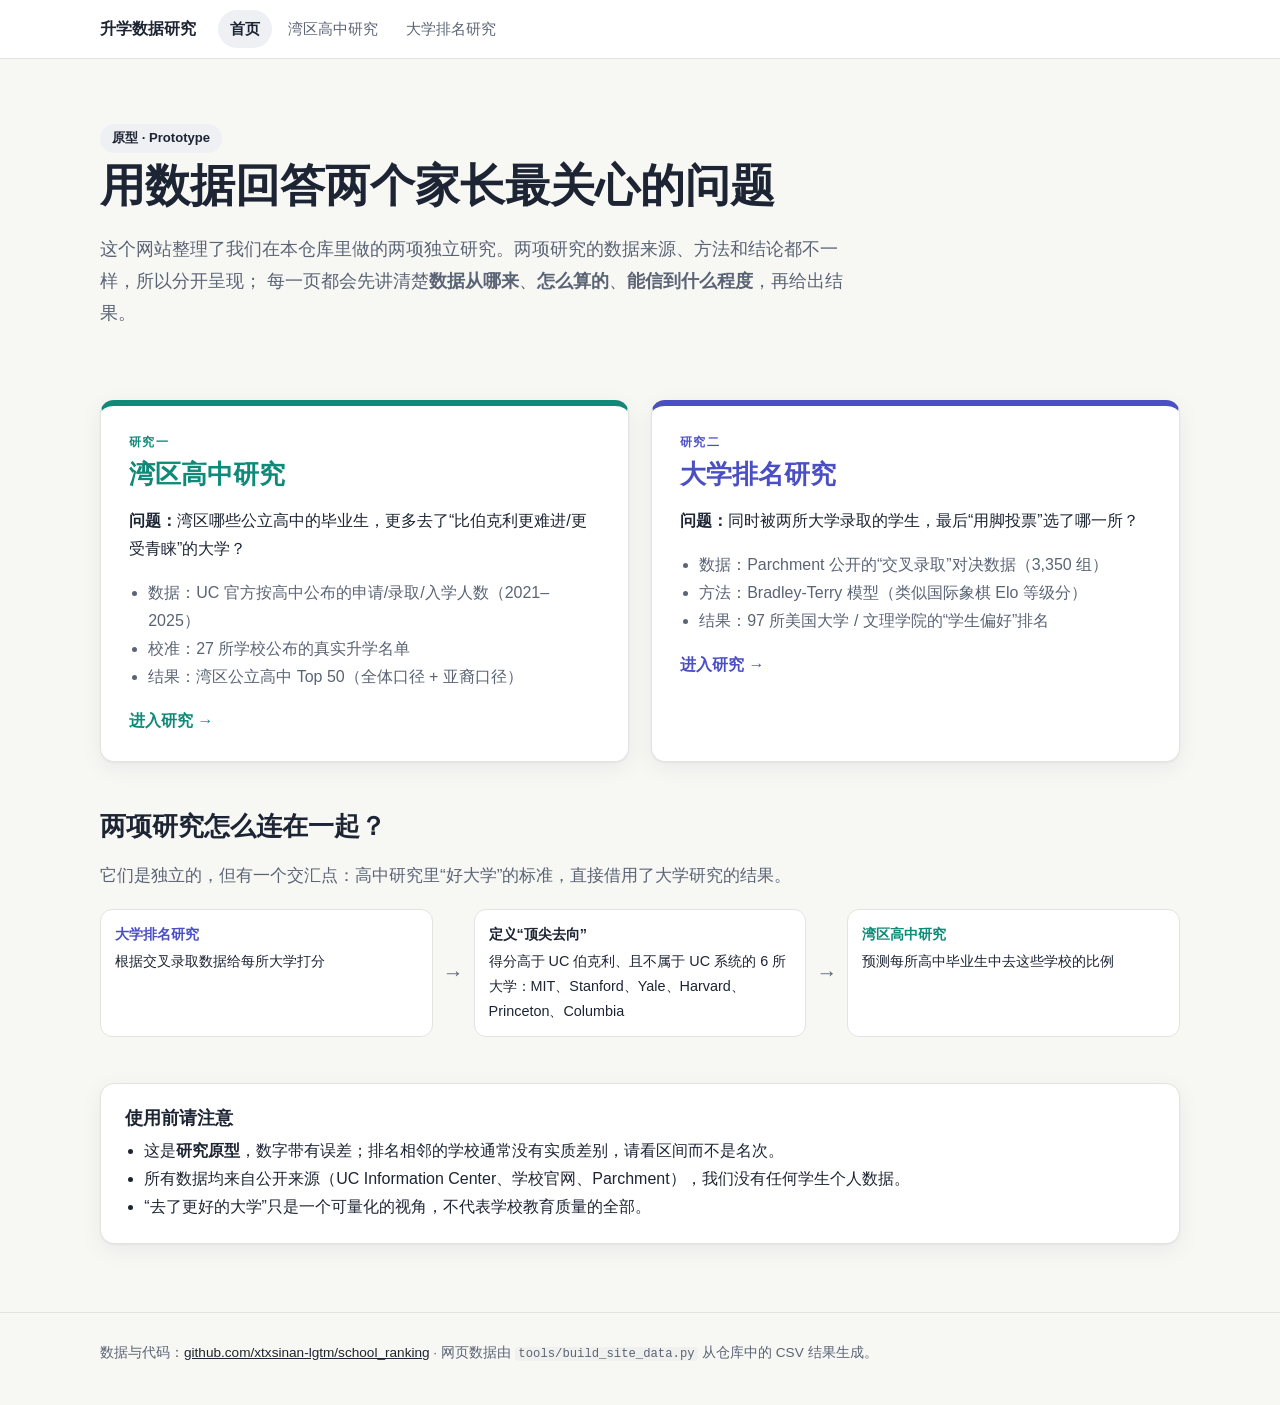
==== docs/index.html @ 6db54a5b "Add GitHub Pages site prototype (docs/): Bay Area HS study + college cross-admit ranking, with plain" ====
<!doctype html>
<html lang="zh-CN">
<head>
<meta charset="utf-8">
<meta name="viewport" content="width=device-width, initial-scale=1">
<title>升学数据研究 · 湾区高中 & 美国大学</title>
<meta name="description" content="用公开数据研究湾区高中升学结果与美国大学“互选”排名，并用通俗语言解释数据来源和分析方法。">
<link rel="stylesheet" href="assets/style.css">
</head>
<body>
<header class="topbar"><div class="inner">
  <a class="brand" href="./">升学数据<span>研究</span></a>
  <nav class="topnav">
    <a class="active" href="./">首页</a>
    <a href="highschool.html">湾区高中研究</a>
    <a href="college.html">大学排名研究</a>
  </nav>
</div></header>

<main class="wrap">
  <section class="hero">
    <span class="pill" style="--accent-soft:#eef0f3;--accent:#1d2433">原型 · Prototype</span>
    <h1>用数据回答两个家长最关心的问题</h1>
    <p class="lead">这个网站整理了我们在本仓库里做的两项独立研究。两项研究的数据来源、方法和结论都不一样，所以分开呈现；
      每一页都会先讲清楚<b>数据从哪来</b>、<b>怎么算的</b>、<b>能信到什么程度</b>，再给出结果。</p>
  </section>

  <div class="choice">
    <a class="card" href="highschool.html" style="--c:var(--hs)">
      <div class="kicker" style="color:var(--hs)">研究一</div>
      <h2>湾区高中研究</h2>
      <p><b>问题：</b>湾区哪些公立高中的毕业生，更多去了“比伯克利更难进/更受青睐”的大学？</p>
      <ul>
        <li>数据：UC 官方按高中公布的申请/录取/入学人数（2021–2025）</li>
        <li>校准：27 所学校公布的真实升学名单</li>
        <li>结果：湾区公立高中 Top 50（全体口径 + 亚裔口径）</li>
      </ul>
      <span class="go">进入研究 →</span>
    </a>
    <a class="card" href="college.html" style="--c:var(--col)">
      <div class="kicker" style="color:var(--col)">研究二</div>
      <h2>大学排名研究</h2>
      <p><b>问题：</b>同时被两所大学录取的学生，最后“用脚投票”选了哪一所？</p>
      <ul>
        <li>数据：Parchment 公开的“交叉录取”对决数据（3,350 组）</li>
        <li>方法：Bradley-Terry 模型（类似国际象棋 Elo 等级分）</li>
        <li>结果：97 所美国大学 / 文理学院的“学生偏好”排名</li>
      </ul>
      <span class="go">进入研究 →</span>
    </a>
  </div>

  <section class="block" style="padding-top:20px">
    <h2>两项研究怎么连在一起？</h2>
    <p class="lead">它们是独立的，但有一个交汇点：高中研究里“好大学”的标准，直接借用了大学研究的结果。</p>
    <div class="flow">
      <div class="node" style="--accent:var(--col)"><b>大学排名研究</b>根据交叉录取数据给每所大学打分</div>
      <div class="arrow">→</div>
      <div class="node"><b>定义“顶尖去向”</b>得分高于 UC 伯克利、且不属于 UC 系统的 6 所大学：MIT、Stanford、Yale、Harvard、Princeton、Columbia</div>
      <div class="arrow">→</div>
      <div class="node" style="--accent:var(--hs)"><b>湾区高中研究</b>预测每所高中毕业生中去这些学校的比例</div>
    </div>
  </section>

  <section class="block" style="padding-top:20px">
    <div class="card">
      <h3 style="margin-top:0">使用前请注意</h3>
      <ul style="margin:0;padding-left:1.2em">
        <li>这是<b>研究原型</b>，数字带有误差；排名相邻的学校通常没有实质差别，请看区间而不是名次。</li>
        <li>所有数据均来自公开来源（UC Information Center、学校官网、Parchment），我们没有任何学生个人数据。</li>
        <li>“去了更好的大学”只是一个可量化的视角，不代表学校教育质量的全部。</li>
      </ul>
    </div>
  </section>
</main>

<footer><div class="wrap">
  数据与代码：<a href="https://github.com/xtxsinan-lgtm/school_ranking">github.com/xtxsinan-lgtm/school_ranking</a> ·
  网页数据由 <code>tools/build_site_data.py</code> 从仓库中的 CSV 结果生成。
</div></footer>
</body>
</html>
---- docs/assets/style.css ----
:root {
  --bg: #f7f7f4;
  --card: #ffffff;
  --ink: #1d2433;
  --muted: #5b6475;
  --line: #e3e4df;
  --hs: #0f8a78;       /* high-school accent */
  --hs-soft: #e3f4f0;
  --col: #4b4fc4;      /* college accent */
  --col-soft: #ebebfb;
  --warn: #b5651d;
  --warn-soft: #fbf0e4;
  --accent: var(--ink);
  --accent-soft: #eef0f3;
  --radius: 14px;
  --shadow: 0 1px 2px rgba(20, 30, 50, .05), 0 6px 24px rgba(20, 30, 50, .06);
  --font: -apple-system, BlinkMacSystemFont, "PingFang SC", "Hiragino Sans GB", "Noto Sans SC", "Microsoft YaHei", "Segoe UI", Roboto, sans-serif;
}
body.hs { --accent: var(--hs); --accent-soft: var(--hs-soft); }
body.col { --accent: var(--col); --accent-soft: var(--col-soft); }

* { box-sizing: border-box; }
html { scroll-behavior: smooth; scroll-padding-top: 72px; }
body { margin: 0; background: var(--bg); color: var(--ink); font-family: var(--font); line-height: 1.75; font-size: 16px; }
a { color: var(--accent); }
h1, h2, h3 { line-height: 1.3; }
h2 { font-size: 1.6rem; margin: 0 0 .4rem; }
h3 { font-size: 1.15rem; margin: 1.4rem 0 .4rem; }
code { background: #f0f1ee; padding: 0 .3em; border-radius: 4px; font-size: .9em; }
small, .muted { color: var(--muted); }

/* ---------- top bar ---------- */
.topbar { position: sticky; top: 0; z-index: 20; background: rgba(255, 255, 255, .92); backdrop-filter: blur(8px); border-bottom: 1px solid var(--line); }
.topbar .inner { max-width: 1120px; margin: 0 auto; padding: 0 20px; display: flex; align-items: center; gap: 22px; height: 58px; }
.brand { font-weight: 700; color: var(--ink); text-decoration: none; white-space: nowrap; }
.brand span { color: var(--accent); }
.topnav { display: flex; gap: 4px; overflow-x: auto; scrollbar-width: none; }
.topnav a { color: var(--muted); text-decoration: none; padding: 6px 12px; border-radius: 999px; white-space: nowrap; font-size: .94rem; }
.topnav a:hover { background: #f0f1ee; color: var(--ink); }
.topnav a.active { background: var(--accent-soft); color: var(--accent); font-weight: 600; }
.subnav { max-width: 1120px; margin: 0 auto; padding: 0 20px 8px; display: flex; gap: 14px; overflow-x: auto; scrollbar-width: none; font-size: .88rem; }
.subnav a { color: var(--muted); text-decoration: none; white-space: nowrap; }
.subnav a:hover { color: var(--accent); }

/* ---------- layout ---------- */
.wrap { max-width: 1120px; margin: 0 auto; padding: 0 20px; }
section.block { padding: 56px 0 8px; }
.kicker { text-transform: uppercase; letter-spacing: .12em; font-size: .78rem; font-weight: 700; color: var(--accent); margin-bottom: 4px; }
.lead { font-size: 1.08rem; color: var(--muted); max-width: 760px; }

.hero { padding: 64px 0 24px; }
.hero h1 { font-size: clamp(1.9rem, 4vw, 2.8rem); margin: .2rem 0 .8rem; }
.hero .lead { font-size: 1.15rem; }
.pill { display: inline-block; padding: 3px 12px; border-radius: 999px; background: var(--accent-soft); color: var(--accent); font-size: .82rem; font-weight: 600; }

.card { background: var(--card); border: 1px solid var(--line); border-radius: var(--radius); box-shadow: var(--shadow); padding: 22px 24px; }
.grid { display: grid; gap: 18px; }
.g2 { grid-template-columns: repeat(auto-fit, minmax(300px, 1fr)); }
.g3 { grid-template-columns: repeat(auto-fit, minmax(240px, 1fr)); }
.g4 { grid-template-columns: repeat(auto-fit, minmax(200px, 1fr)); }

.stat { padding: 18px 20px; }
.stat .n { font-size: 2rem; font-weight: 750; color: var(--accent); line-height: 1.1; }
.stat .l { color: var(--muted); font-size: .92rem; }

/* takeaway list */
.takeaways { list-style: none; padding: 0; margin: 0; display: grid; gap: 12px; }
.takeaways li { background: var(--card); border: 1px solid var(--line); border-left: 4px solid var(--accent); border-radius: 10px; padding: 12px 16px; }

/* source cards */
.src h3 { margin-top: 0; display: flex; align-items: center; gap: 10px; }
.src .icon { width: 34px; height: 34px; border-radius: 10px; background: var(--accent-soft); color: var(--accent); display: grid; place-items: center; font-size: 1.1rem; flex: none; }
.src dl { display: grid; grid-template-columns: 6.5em 1fr; gap: 2px 10px; margin: .6rem 0 0; font-size: .92rem; }
.src dt { color: var(--muted); }
.src dd { margin: 0; }

/* steps */
.steps { counter-reset: step; display: grid; gap: 16px; }
.step { position: relative; padding-left: 64px; }
.step::before { counter-increment: step; content: counter(step); position: absolute; left: 0; top: 2px; width: 42px; height: 42px; border-radius: 50%; background: var(--accent); color: #fff; font-weight: 700; display: grid; place-items: center; font-size: 1.1rem; }
.step h3 { margin: 0 0 .25rem; }
.step p { margin: .3rem 0; }
.analogy { background: var(--accent-soft); border-radius: 10px; padding: 10px 14px; margin: .6rem 0; font-size: .95rem; }
.analogy::before { content: "💡 打个比方：  "; font-weight: 700; color: var(--accent); }
.warnbox { background: var(--warn-soft); border-radius: 10px; padding: 10px 14px; margin: .6rem 0; font-size: .95rem; }
.formula { font-family: "SF Mono", Menlo, Consolas, monospace; background: #f4f5f2; border-radius: 8px; padding: 10px 14px; font-size: .9rem; overflow-x: auto; white-space: nowrap; }

details.more { margin-top: .6rem; }
details.more summary { cursor: pointer; color: var(--accent); font-weight: 600; font-size: .92rem; }
details.more[open] summary { margin-bottom: .4rem; }

/* flow diagram */
.flow { display: flex; flex-wrap: wrap; align-items: stretch; gap: 10px; margin: 18px 0; }
.flow .node { flex: 1 1 150px; background: var(--card); border: 1px solid var(--line); border-radius: 12px; padding: 12px 14px; font-size: .9rem; }
.flow .node b { display: block; color: var(--accent); margin-bottom: 2px; }
.flow .arrow { align-self: center; color: var(--muted); font-size: 1.3rem; }
@media (max-width: 720px) { .flow .arrow { display: none; } }

/* ---------- tables ---------- */
.toolbar { display: flex; flex-wrap: wrap; gap: 10px; align-items: center; margin: 14px 0 10px; }
.tabs { display: inline-flex; background: #eceee9; border-radius: 999px; padding: 3px; flex-wrap: wrap; }
.tabs button { border: 0; background: transparent; padding: 6px 14px; border-radius: 999px; font: inherit; font-size: .9rem; cursor: pointer; color: var(--muted); }
.tabs button.on { background: #fff; color: var(--accent); font-weight: 600; box-shadow: 0 1px 3px rgba(0, 0, 0, .1); }
input.search, select.sel { font: inherit; font-size: .92rem; padding: 7px 12px; border: 1px solid var(--line); border-radius: 999px; background: #fff; min-width: 200px; }
.tablewrap { overflow-x: auto; background: var(--card); border: 1px solid var(--line); border-radius: var(--radius); box-shadow: var(--shadow); max-height: 640px; overflow-y: auto; }
table.data { border-collapse: collapse; width: 100%; font-size: .9rem; }
table.data th, table.data td { padding: 8px 10px; border-bottom: 1px solid #efefeb; text-align: left; white-space: nowrap; }
table.data thead th { position: sticky; top: 0; background: #fafaf8; z-index: 1; font-weight: 600; color: var(--muted); cursor: pointer; user-select: none; font-size: .82rem; }
table.data thead th:hover { color: var(--ink); }
table.data thead th.sorted::after { content: " ▾"; }
table.data thead th.sorted.asc::after { content: " ▴"; }
table.data td.num, table.data th.num { text-align: right; font-variant-numeric: tabular-nums; }
table.data tbody tr:hover { background: #fafbf7; }
table.data td.name { font-weight: 600; white-space: normal; min-width: 230px; }
table.data td.note { white-space: normal; min-width: 180px; color: var(--warn); font-size: .82rem; }
.tag { display: inline-block; font-size: .72rem; padding: 1px 8px; border-radius: 999px; background: #eef0f3; color: var(--muted); font-weight: 600; }
.tag.pri { background: #f6ecfa; color: #8a3fb0; }
.tag.pub { background: var(--hs-soft); color: var(--hs); }
.tag.lac { background: #fdf2e2; color: #a2620d; }
.tag.uni { background: var(--col-soft); color: var(--col); }
.up { color: #148a4a; font-weight: 600; }
.down { color: #c0392b; font-weight: 600; }

/* inline range bar */
.rbar { position: relative; height: 14px; width: 160px; background: #f1f2ee; border-radius: 7px; }
.rbar .seg { position: absolute; top: 3px; height: 8px; background: var(--accent); opacity: .3; border-radius: 4px; }
.rbar .dot { position: absolute; top: 2px; width: 10px; height: 10px; margin-left: -5px; border-radius: 50%; background: var(--accent); }
.rbar .tru { position: absolute; top: 0; width: 3px; height: 14px; margin-left: -1px; background: #e0592a; border-radius: 1px; }

/* ---------- charts ---------- */
.chart svg { width: 100%; height: auto; display: block; overflow: visible; }
.chart text { font-family: var(--font); font-size: 11px; fill: var(--muted); }
.chart .axis line, .chart .axis path { stroke: #d8d9d4; }
.chart .grid line { stroke: #eeefeb; }
.legend { display: flex; gap: 16px; flex-wrap: wrap; font-size: .85rem; color: var(--muted); margin-top: 6px; }
.legend i { display: inline-block; width: 10px; height: 10px; border-radius: 50%; margin-right: 6px; vertical-align: middle; }
.tip { position: fixed; pointer-events: none; background: #1d2433; color: #fff; padding: 8px 10px; border-radius: 8px; font-size: .82rem; line-height: 1.5; max-width: 280px; z-index: 50; opacity: 0; transition: opacity .1s; }

/* calculator / head-to-head */
.calc { display: grid; grid-template-columns: 1.2fr 1fr; gap: 24px; align-items: center; }
@media (max-width: 820px) { .calc { grid-template-columns: 1fr; } }
.slider label { display: flex; justify-content: space-between; font-size: .92rem; margin-top: 10px; }
.slider label b { color: var(--accent); font-variant-numeric: tabular-nums; }
.slider input[type=range] { width: 100%; accent-color: var(--accent); }
.bigout { text-align: center; }
.bigout .v { font-size: 3.2rem; font-weight: 800; color: var(--accent); line-height: 1; font-variant-numeric: tabular-nums; }
.bigout .s { color: var(--muted); font-size: .9rem; margin-top: 6px; }
.presets { display: flex; flex-wrap: wrap; gap: 6px; margin-top: 12px; }
.presets button, .btn { font: inherit; font-size: .82rem; border: 1px solid var(--line); background: #fff; border-radius: 999px; padding: 4px 12px; cursor: pointer; color: var(--ink); }
.presets button:hover, .btn:hover { border-color: var(--accent); color: var(--accent); }

.h2h { display: grid; grid-template-columns: 1fr auto 1fr; gap: 12px; align-items: center; }
.h2h select { width: 100%; }
.vs { font-weight: 800; color: var(--muted); }
.duel { margin-top: 18px; }
.duel .bar { display: flex; height: 38px; border-radius: 10px; overflow: hidden; font-weight: 700; color: #fff; font-size: .95rem; }
.duel .bar div { display: flex; align-items: center; padding: 0 12px; white-space: nowrap; transition: width .4s; }
.duel .a { background: var(--col); }
.duel .b { background: #e0592a; justify-content: flex-end; }
.duel .row { display: grid; grid-template-columns: 7.5em 1fr; gap: 10px; align-items: center; margin: 10px 0; font-size: .9rem; }
.duel .row .lab { color: var(--muted); }

/* ---------- landing ---------- */
.choice { display: grid; grid-template-columns: repeat(auto-fit, minmax(320px, 1fr)); gap: 22px; margin: 28px 0; }
.choice a.card { text-decoration: none; color: var(--ink); display: block; transition: transform .15s, box-shadow .15s; border-top: 6px solid var(--c); padding: 26px 28px; }
.choice a.card:hover { transform: translateY(-3px); box-shadow: 0 10px 34px rgba(20, 30, 50, .12); }
.choice h2 { color: var(--c); }
.choice ul { padding-left: 1.2em; margin: .4rem 0 1rem; color: var(--muted); }
.choice .go { color: var(--c); font-weight: 700; }

footer { margin-top: 60px; padding: 28px 0 40px; border-top: 1px solid var(--line); color: var(--muted); font-size: .85rem; }
.glossary dt { font-weight: 700; margin-top: 8px; }
.glossary dd { margin: 0 0 4px; color: var(--muted); }

/* ---------- small screens ---------- */
.grid > * { min-width: 0; }
@media (max-width: 760px) {
  .grid, .grid.g2, .grid.g3 { grid-template-columns: 1fr !important; }
  .grid.g4 { grid-template-columns: 1fr 1fr !important; }
  .wrap, .topbar .inner, .subnav { padding-left: 14px; padding-right: 14px; }
  .topbar .inner { gap: 10px; }
  .card { padding: 18px 16px; }
  .step { padding-left: 52px; }
  .step::before { width: 36px; height: 36px; font-size: 1rem; }
  .stat .n { font-size: 1.6rem; }
  input.search { min-width: 0; width: 100%; }
  .h2h { grid-template-columns: 1fr; }
  .vs { text-align: center; }
  .choice { grid-template-columns: 1fr; }
}
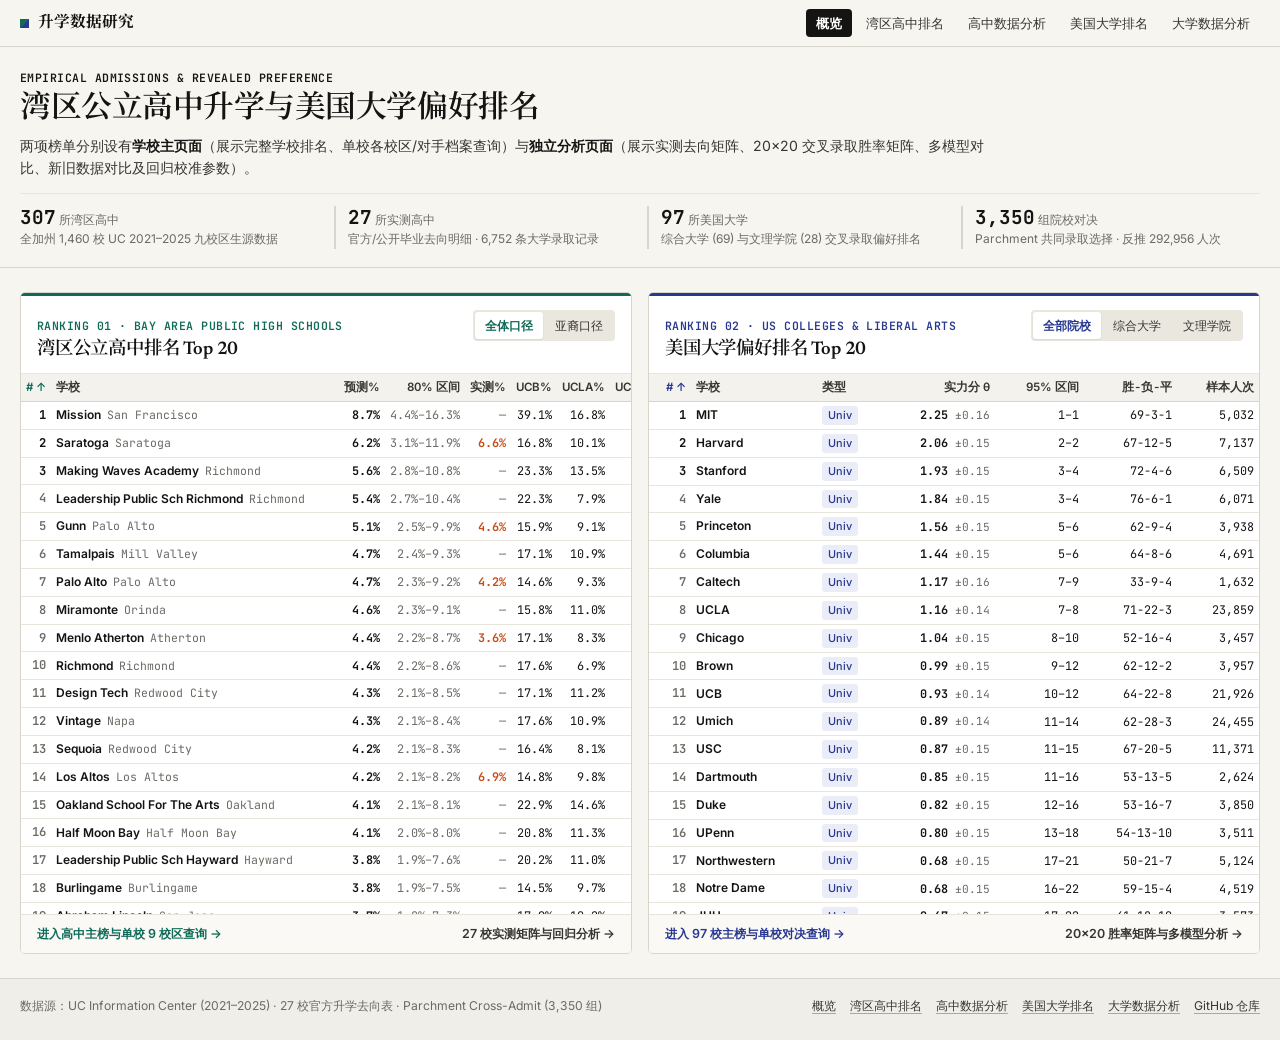
==== commit 0fedf7f4: "Split high school and college pages into clean ranking showcases and dedicated analysis pages with e" ====
--- a/docs/index.html
+++ b/docs/index.html
@@ -3,80 +3,139 @@
 <head>
 <meta charset="utf-8">
 <meta name="viewport" content="width=device-width, initial-scale=1">
-<title>升学数据研究 · 湾区高中 & 美国大学</title>
-<meta name="description" content="用公开数据研究湾区高中升学结果与美国大学“互选”排名，并用通俗语言解释数据来源和分析方法。">
+<title>升学数据研究 · 湾区公立高中 & 美国大学排名</title>
+<meta name="description" content="湾区公立高中顶尖名校升学排名与美国大学交叉录取偏好排名。">
+<link rel="icon" href="data:image/svg+xml,%3Csvg xmlns='http://www.w3.org/2000/svg' viewBox='0 0 64 64'%3E%3Crect width='64' height='64' rx='8' fill='%23141413'/%3E%3Cpath d='M16 46h8V30h-8zM28 46h8V18h-8zM40 46h8V25h-8z' fill='%23f6f5f0'/%3E%3C/svg%3E">
+<link rel="preconnect" href="https://fonts.googleapis.com"><link rel="preconnect" href="https://fonts.gstatic.com" crossorigin>
+<link href="https://fonts.googleapis.com/css2?family=Inter:wght@400;500;600;700&family=JetBrains+Mono:wght@400;600;700&family=Newsreader:opsz,wght@6..72,600;6..72,700&family=Noto+Serif+SC:wght@600;700&display=swap" rel="stylesheet">
 <link rel="stylesheet" href="assets/style.css">
 </head>
-<body>
+<body class="home">
 <header class="topbar"><div class="inner">
-  <a class="brand" href="./">升学数据<span>研究</span></a>
+  <a class="brand" href="./">升学数据研究</a>
   <nav class="topnav">
-    <a class="active" href="./">首页</a>
-    <a href="highschool.html">湾区高中研究</a>
-    <a href="college.html">大学排名研究</a>
+    <a class="active" href="./">概览</a>
+    <a href="highschool.html">湾区高中排名</a>
+    <a href="highschool-analysis.html">高中数据分析</a>
+    <a href="college.html">美国大学排名</a>
+    <a href="college-analysis.html">大学数据分析</a>
   </nav>
 </div></header>
 
-<main class="wrap">
-  <section class="hero">
-    <span class="pill" style="--accent-soft:#eef0f3;--accent:#1d2433">原型 · Prototype</span>
-    <h1>用数据回答两个家长最关心的问题</h1>
-    <p class="lead">这个网站整理了我们在本仓库里做的两项独立研究。两项研究的数据来源、方法和结论都不一样，所以分开呈现；
-      每一页都会先讲清楚<b>数据从哪来</b>、<b>怎么算的</b>、<b>能信到什么程度</b>，再给出结果。</p>
-  </section>
+<section class="masthead">
+  <div class="wrap">
+    <div class="eyebrow">EMPIRICAL ADMISSIONS &amp; REVEALED PREFERENCE</div>
+    <h1>湾区公立高中升学与美国大学偏好排名</h1>
+    <p class="lead">两项榜单分别设有<b>学校主页面</b>（展示完整学校排名、单校各校区/对手档案查询）与<b>独立分析页面</b>（展示实测去向矩阵、20×20 交叉录取胜率矩阵、多模型对比、新旧数据对比及回归校准参数）。</p>
+    <div class="kpis">
+      <div class="kpi"><div class="n">307<span>所湾区高中</span></div><div class="l">全加州 1,460 校 UC 2021–2025 九校区生源数据</div></div>
+      <div class="kpi"><div class="n">27<span>所实测高中</span></div><div class="l">官方/公开毕业去向明细 · 6,752 条大学录取记录</div></div>
+      <div class="kpi"><div class="n">97<span>所美国大学</span></div><div class="l">综合大学 (69) 与文理学院 (28) 交叉录取偏好排名</div></div>
+      <div class="kpi"><div class="n">3,350<span>组院校对决</span></div><div class="l">Parchment 共同录取选择 · 反推 292,956 人次</div></div>
+    </div>
+  </div>
+</section>
 
-  <div class="choice">
-    <a class="card" href="highschool.html" style="--c:var(--hs)">
-      <div class="kicker" style="color:var(--hs)">研究一</div>
-      <h2>湾区高中研究</h2>
-      <p><b>问题：</b>湾区哪些公立高中的毕业生，更多去了“比伯克利更难进/更受青睐”的大学？</p>
-      <ul>
-        <li>数据：UC 官方按高中公布的申请/录取/入学人数（2021–2025）</li>
-        <li>校准：27 所学校公布的真实升学名单</li>
-        <li>结果：湾区公立高中 Top 50（全体口径 + 亚裔口径）</li>
-      </ul>
-      <span class="go">进入研究 →</span>
-    </a>
-    <a class="card" href="college.html" style="--c:var(--col)">
-      <div class="kicker" style="color:var(--col)">研究二</div>
-      <h2>大学排名研究</h2>
-      <p><b>问题：</b>同时被两所大学录取的学生，最后“用脚投票”选了哪一所？</p>
-      <ul>
-        <li>数据：Parchment 公开的“交叉录取”对决数据（3,350 组）</li>
-        <li>方法：Bradley-Terry 模型（类似国际象棋 Elo 等级分）</li>
-        <li>结果：97 所美国大学 / 文理学院的“学生偏好”排名</li>
-      </ul>
-      <span class="go">进入研究 →</span>
-    </a>
+<section class="sec">
+  <div class="wrap">
+    <div class="grid g2">
+      <div class="panel home-card" style="--c:var(--hs);--accent:var(--hs)">
+        <div class="home-card-head">
+          <div>
+            <div class="eyebrow">RANKING 01 · BAY AREA PUBLIC HIGH SCHOOLS</div>
+            <h2><a href="highschool.html" style="color:inherit;text-decoration:none">湾区公立高中排名 Top 20</a></h2>
+          </div>
+          <div class="seg" id="home-hs-tabs">
+            <button data-t="top50" class="on">全体口径</button>
+            <button data-t="asian50">亚裔口径</button>
+          </div>
+        </div>
+        <div class="tablewrap" id="home-hs" style="max-height:540px"></div>
+        <div class="home-card-foot">
+          <a href="highschool.html">进入高中主榜与单校 9 校区查询 →</a>
+          <a href="highschool-analysis.html" style="color:var(--ink-2)">27 校实测矩阵与回归分析 →</a>
+        </div>
+      </div>
+
+      <div class="panel home-card" style="--c:var(--col);--accent:var(--col)">
+        <div class="home-card-head">
+          <div>
+            <div class="eyebrow">RANKING 02 · US COLLEGES &amp; LIBERAL ARTS</div>
+            <h2><a href="college.html" style="color:inherit;text-decoration:none">美国大学偏好排名 Top 20</a></h2>
+          </div>
+          <div class="seg" id="home-col-tabs">
+            <button data-f="all" class="on">全部院校</button>
+            <button data-f="University">综合大学</button>
+            <button data-f="LAC">文理学院</button>
+          </div>
+        </div>
+        <div class="tablewrap" id="home-col" style="max-height:540px"></div>
+        <div class="home-card-foot">
+          <a href="college.html">进入 97 校主榜与单校对决查询 →</a>
+          <a href="college-analysis.html" style="color:var(--ink-2)">20×20 胜率矩阵与多模型分析 →</a>
+        </div>
+      </div>
+    </div>
   </div>
+</section>
 
-  <section class="block" style="padding-top:20px">
-    <h2>两项研究怎么连在一起？</h2>
-    <p class="lead">它们是独立的，但有一个交汇点：高中研究里“好大学”的标准，直接借用了大学研究的结果。</p>
-    <div class="flow">
-      <div class="node" style="--accent:var(--col)"><b>大学排名研究</b>根据交叉录取数据给每所大学打分</div>
-      <div class="arrow">→</div>
-      <div class="node"><b>定义“顶尖去向”</b>得分高于 UC 伯克利、且不属于 UC 系统的 6 所大学：MIT、Stanford、Yale、Harvard、Princeton、Columbia</div>
-      <div class="arrow">→</div>
-      <div class="node" style="--accent:var(--hs)"><b>湾区高中研究</b>预测每所高中毕业生中去这些学校的比例</div>
-    </div>
-  </section>
+<script src="assets/common.js"></script>
+<script>
+(async () => {
+  try {
+    const [H, C] = await Promise.all([loadJSON("data/highschool.json"), loadJSON("data/college.json")]);
+    const shortHS = (s) => s.replace(/^The /, "").replace(/^Henry M\.? /, "").replace(/ Senior High School$| High School$| Senior High Schl$| High$| School$/, "");
 
-  <section class="block" style="padding-top:20px">
-    <div class="card">
-      <h3 style="margin-top:0">使用前请注意</h3>
-      <ul style="margin:0;padding-left:1.2em">
-        <li>这是<b>研究原型</b>，数字带有误差；排名相邻的学校通常没有实质差别，请看区间而不是名次。</li>
-        <li>所有数据均来自公开来源（UC Information Center、学校官网、Parchment），我们没有任何学生个人数据。</li>
-        <li>“去了更好的大学”只是一个可量化的视角，不代表学校教育质量的全部。</li>
-      </ul>
-    </div>
-  </section>
-</main>
+    function renderHS(mode) {
+      const isAs = mode === "asian50";
+      const cols = isAs ? [
+        { key: "rank", label: "#", num: true, fmt: rankBadge },
+        { key: "name", label: "学校", cls: "name", fmt: (v, r) => `<b>${esc(shortHS(v))}</b><small>${esc(r.city)}</small>` },
+        { key: "pred", label: "预测%", num: true, fmt: (v) => `<b>${pct(v)}</b>` },
+        { key: "lo", label: "80% 区间", num: true, fmt: (v, r) => `<span class="muted">${pct(r.lo)}–${pct(r.hi)}</span>`, hideSm: true },
+        { key: "actual", label: "实测%", num: true, fmt: (v) => (v == null ? `<span class="muted">—</span>` : `<span class="truth">${pct(v)}</span>`) },
+        { key: "asian_share", label: "亚裔%", num: true, fmt: (v) => pct(v, 0) },
+        { key: "rate", label: "亚裔B+L", num: true, fmt: (v) => pct(v) },
+        { key: "yield", label: "UC入学", num: true, fmt: (v) => pct(v), hideSm: true },
+      ] : [
+        { key: "rank", label: "#", num: true, fmt: rankBadge },
+        { key: "name", label: "学校", cls: "name", fmt: (v, r) => `<b>${esc(shortHS(v))}</b><small>${esc(r.city)}</small>` },
+        { key: "pred", label: "预测%", num: true, fmt: (v) => `<b>${pct(v)}</b>` },
+        { key: "lo", label: "80% 区间", num: true, fmt: (v, r) => `<span class="muted">${pct(r.lo)}–${pct(r.hi)}</span>`, hideSm: true },
+        { key: "actual", label: "实测%", num: true, fmt: (v) => (v == null ? `<span class="muted">—</span>` : `<span class="truth">${pct(v)}</span>`) },
+        { key: "ucb_rate", label: "UCB%", num: true, fmt: (v) => pct(v) },
+        { key: "ucla_rate", label: "UCLA%", num: true, fmt: (v) => pct(v), hideSm: true },
+        { key: "uc_yield", label: "UC入学%", num: true, fmt: (v) => pct(v), hideSm: true },
+      ];
+      makeTable($("#home-hs"), cols, H[mode].slice(0, 20), {
+        sortKey: "rank", asc: true, dense: true,
+        onRowClick: (r) => { location.href = `highschool.html?ceeb=${r.ceeb}`; },
+      });
+      $$("#home-hs-tabs button").forEach((b) => b.classList.toggle("on", b.dataset.t === mode));
+    }
+    $$("#home-hs-tabs button").forEach((b) => (b.onclick = () => renderHS(b.dataset.t)));
+    renderHS("top50");
 
-<footer><div class="wrap">
-  数据与代码：<a href="https://github.com/xtxsinan-lgtm/school_ranking">github.com/xtxsinan-lgtm/school_ranking</a> ·
-  网页数据由 <code>tools/build_site_data.py</code> 从仓库中的 CSV 结果生成。
-</div></footer>
+    function renderCol(ft) {
+      const rows = C.ranking.filter((r) => ft === "all" || r.type === ft).slice(0, 20);
+      makeTable($("#home-col"), [
+        { key: "rank", label: "#", num: true, fmt: rankBadge },
+        { key: "abbr", label: "学校", cls: "name", fmt: (v) => `<b>${esc(v)}</b>` },
+        { key: "type", label: "类型", fmt: (v) => (v === "LAC" ? `<span class="tag lac">LAC</span>` : `<span class="tag uni">Univ</span>`), hideSm: true },
+        { key: "theta", label: "实力分 θ", num: true, fmt: (v, r) => `<b>${fix(v, 2)}</b> <small>±${fix(r.se, 2)}</small>` },
+        { key: "lo", label: "95% 区间", num: true, fmt: (v, r) => `${r.lo}–${r.hi}` },
+        { key: "wins", label: "胜-负-平", num: true, fmt: (v, r) => `${r.wins}-${r.losses}-${r.ties}`, hideSm: true },
+        { key: "tot_n", label: "样本人次", num: true, fmt: int, hideSm: true },
+      ], rows, {
+        sortKey: "rank", asc: true, dense: true,
+        onRowClick: (r) => { location.href = `college.html?school=${encodeURIComponent(r.abbr)}`; },
+      });
+      $$("#home-col-tabs button").forEach((b) => b.classList.toggle("on", b.dataset.f === ft));
+    }
+    $$("#home-col-tabs button").forEach((b) => (b.onclick = () => renderCol(b.dataset.f)));
+    renderCol("all");
+  } catch (e) { console.error(e); }
+})();
+</script>
 </body>
 </html>
--- a/docs/assets/style.css
+++ b/docs/assets/style.css
@@ -1,190 +1,652 @@
+/* =====================================================================
+   升学数据研究 · High-Density Empirical Data Stylesheet
+   ===================================================================== */
 :root {
-  --bg: #f7f7f4;
-  --card: #ffffff;
-  --ink: #1d2433;
-  --muted: #5b6475;
-  --line: #e3e4df;
-  --hs: #0f8a78;       /* high-school accent */
-  --hs-soft: #e3f4f0;
-  --col: #4b4fc4;      /* college accent */
-  --col-soft: #ebebfb;
-  --warn: #b5651d;
-  --warn-soft: #fbf0e4;
+  --paper: #f6f5f0;
+  --surface: #ffffff;
+  --surface-2: #faf9f5;
+  --ink: #141413;
+  --ink-2: #353532;
+  --muted: #6b6a65;
+  --line: #d8d5cc;
+  --line-2: #e8e5dc;
+  --hs: #0f6b58;
+  --hs-2: #1f8a73;
+  --hs-soft: #e6f2ee;
+  --col: #283891;
+  --col-2: #4355b8;
+  --col-soft: #eaecf8;
+  --truth: #c84b15;
+  --truth-soft: #fbece5;
+  --pri: #78358a;
+  --pri-soft: #f4ebf7;
   --accent: var(--ink);
-  --accent-soft: #eef0f3;
-  --radius: 14px;
-  --shadow: 0 1px 2px rgba(20, 30, 50, .05), 0 6px 24px rgba(20, 30, 50, .06);
-  --font: -apple-system, BlinkMacSystemFont, "PingFang SC", "Hiragino Sans GB", "Noto Sans SC", "Microsoft YaHei", "Segoe UI", Roboto, sans-serif;
-}
-body.hs { --accent: var(--hs); --accent-soft: var(--hs-soft); }
-body.col { --accent: var(--col); --accent-soft: var(--col-soft); }
+  --accent-2: #4a4a46;
+  --accent-soft: #eae8e1;
+  --r: 5px;
+  --serif: "Newsreader", "Noto Serif SC", "Songti SC", "STSong", Georgia, serif;
+  --sans: "Inter", -apple-system, BlinkMacSystemFont, "PingFang SC", "Hiragino Sans GB", "Noto Sans SC", "Microsoft YaHei", sans-serif;
+  --mono: "JetBrains Mono", "SF Mono", Menlo, Consolas, monospace;
+  --maxw: 1340px;
+}
+body.hs  { --accent: var(--hs);  --accent-2: var(--hs-2);  --accent-soft: var(--hs-soft); }
+body.col { --accent: var(--col); --accent-2: var(--col-2); --accent-soft: var(--col-soft); }
 
 * { box-sizing: border-box; }
-html { scroll-behavior: smooth; scroll-padding-top: 72px; }
-body { margin: 0; background: var(--bg); color: var(--ink); font-family: var(--font); line-height: 1.75; font-size: 16px; }
-a { color: var(--accent); }
-h1, h2, h3 { line-height: 1.3; }
-h2 { font-size: 1.6rem; margin: 0 0 .4rem; }
-h3 { font-size: 1.15rem; margin: 1.4rem 0 .4rem; }
-code { background: #f0f1ee; padding: 0 .3em; border-radius: 4px; font-size: .9em; }
+html { scroll-behavior: smooth; scroll-padding-top: 90px; -webkit-text-size-adjust: 100%; }
+body {
+  margin: 0;
+  background: var(--paper);
+  color: var(--ink);
+  font-family: var(--sans);
+  font-size: 14px;
+  line-height: 1.55;
+  -webkit-font-smoothing: antialiased;
+  text-rendering: optimizeLegibility;
+}
+a {
+  color: var(--accent);
+  text-decoration: underline;
+  text-decoration-thickness: 1px;
+  text-underline-offset: 3px;
+  text-decoration-color: color-mix(in srgb, currentColor 38%, transparent);
+}
+a:hover { text-decoration-color: currentColor; }
+h1, h2, h3, h4 { color: var(--ink); line-height: 1.25; margin: 0; font-weight: 650; }
+h1 { font-family: var(--serif); font-weight: 600; font-size: clamp(1.5rem, 2.4vw, 2rem); letter-spacing: -.015em; }
+h2 { font-family: var(--serif); font-weight: 600; font-size: clamp(1.15rem, 1.7vw, 1.35rem); letter-spacing: -.01em; }
+h3 { font-size: .92rem; font-weight: 650; margin: 0 0 .35rem; }
+p { margin: .35rem 0; }
+b, strong { font-weight: 650; color: var(--ink); }
 small, .muted { color: var(--muted); }
+code, .mono { font-family: var(--mono); font-size: .86em; }
+.num, .tnum { font-variant-numeric: tabular-nums; }
+::selection { background: var(--accent-soft); }
 
 /* ---------- top bar ---------- */
-.topbar { position: sticky; top: 0; z-index: 20; background: rgba(255, 255, 255, .92); backdrop-filter: blur(8px); border-bottom: 1px solid var(--line); }
-.topbar .inner { max-width: 1120px; margin: 0 auto; padding: 0 20px; display: flex; align-items: center; gap: 22px; height: 58px; }
-.brand { font-weight: 700; color: var(--ink); text-decoration: none; white-space: nowrap; }
-.brand span { color: var(--accent); }
-.topnav { display: flex; gap: 4px; overflow-x: auto; scrollbar-width: none; }
-.topnav a { color: var(--muted); text-decoration: none; padding: 6px 12px; border-radius: 999px; white-space: nowrap; font-size: .94rem; }
-.topnav a:hover { background: #f0f1ee; color: var(--ink); }
-.topnav a.active { background: var(--accent-soft); color: var(--accent); font-weight: 600; }
-.subnav { max-width: 1120px; margin: 0 auto; padding: 0 20px 8px; display: flex; gap: 14px; overflow-x: auto; scrollbar-width: none; font-size: .88rem; }
-.subnav a { color: var(--muted); text-decoration: none; white-space: nowrap; }
-.subnav a:hover { color: var(--accent); }
-
-/* ---------- layout ---------- */
-.wrap { max-width: 1120px; margin: 0 auto; padding: 0 20px; }
-section.block { padding: 56px 0 8px; }
-.kicker { text-transform: uppercase; letter-spacing: .12em; font-size: .78rem; font-weight: 700; color: var(--accent); margin-bottom: 4px; }
-.lead { font-size: 1.08rem; color: var(--muted); max-width: 760px; }
-
-.hero { padding: 64px 0 24px; }
-.hero h1 { font-size: clamp(1.9rem, 4vw, 2.8rem); margin: .2rem 0 .8rem; }
-.hero .lead { font-size: 1.15rem; }
-.pill { display: inline-block; padding: 3px 12px; border-radius: 999px; background: var(--accent-soft); color: var(--accent); font-size: .82rem; font-weight: 600; }
-
-.card { background: var(--card); border: 1px solid var(--line); border-radius: var(--radius); box-shadow: var(--shadow); padding: 22px 24px; }
-.grid { display: grid; gap: 18px; }
-.g2 { grid-template-columns: repeat(auto-fit, minmax(300px, 1fr)); }
-.g3 { grid-template-columns: repeat(auto-fit, minmax(240px, 1fr)); }
-.g4 { grid-template-columns: repeat(auto-fit, minmax(200px, 1fr)); }
-
-.stat { padding: 18px 20px; }
-.stat .n { font-size: 2rem; font-weight: 750; color: var(--accent); line-height: 1.1; }
-.stat .l { color: var(--muted); font-size: .92rem; }
-
-/* takeaway list */
-.takeaways { list-style: none; padding: 0; margin: 0; display: grid; gap: 12px; }
-.takeaways li { background: var(--card); border: 1px solid var(--line); border-left: 4px solid var(--accent); border-radius: 10px; padding: 12px 16px; }
-
-/* source cards */
-.src h3 { margin-top: 0; display: flex; align-items: center; gap: 10px; }
-.src .icon { width: 34px; height: 34px; border-radius: 10px; background: var(--accent-soft); color: var(--accent); display: grid; place-items: center; font-size: 1.1rem; flex: none; }
-.src dl { display: grid; grid-template-columns: 6.5em 1fr; gap: 2px 10px; margin: .6rem 0 0; font-size: .92rem; }
-.src dt { color: var(--muted); }
-.src dd { margin: 0; }
-
-/* steps */
-.steps { counter-reset: step; display: grid; gap: 16px; }
-.step { position: relative; padding-left: 64px; }
-.step::before { counter-increment: step; content: counter(step); position: absolute; left: 0; top: 2px; width: 42px; height: 42px; border-radius: 50%; background: var(--accent); color: #fff; font-weight: 700; display: grid; place-items: center; font-size: 1.1rem; }
-.step h3 { margin: 0 0 .25rem; }
-.step p { margin: .3rem 0; }
-.analogy { background: var(--accent-soft); border-radius: 10px; padding: 10px 14px; margin: .6rem 0; font-size: .95rem; }
-.analogy::before { content: "💡 打个比方：  "; font-weight: 700; color: var(--accent); }
-.warnbox { background: var(--warn-soft); border-radius: 10px; padding: 10px 14px; margin: .6rem 0; font-size: .95rem; }
-.formula { font-family: "SF Mono", Menlo, Consolas, monospace; background: #f4f5f2; border-radius: 8px; padding: 10px 14px; font-size: .9rem; overflow-x: auto; white-space: nowrap; }
-
-details.more { margin-top: .6rem; }
-details.more summary { cursor: pointer; color: var(--accent); font-weight: 600; font-size: .92rem; }
-details.more[open] summary { margin-bottom: .4rem; }
-
-/* flow diagram */
-.flow { display: flex; flex-wrap: wrap; align-items: stretch; gap: 10px; margin: 18px 0; }
-.flow .node { flex: 1 1 150px; background: var(--card); border: 1px solid var(--line); border-radius: 12px; padding: 12px 14px; font-size: .9rem; }
-.flow .node b { display: block; color: var(--accent); margin-bottom: 2px; }
-.flow .arrow { align-self: center; color: var(--muted); font-size: 1.3rem; }
-@media (max-width: 720px) { .flow .arrow { display: none; } }
+.progress { position: fixed; top: 0; left: 0; height: 2px; width: 0; z-index: 60; background: var(--accent); }
+.topbar {
+  position: sticky;
+  top: 0;
+  z-index: 40;
+  background: rgba(246, 245, 240, .95);
+  backdrop-filter: blur(8px);
+  -webkit-backdrop-filter: blur(8px);
+  border-bottom: 1px solid var(--line);
+}
+.topbar .inner {
+  max-width: var(--maxw);
+  margin: 0 auto;
+  padding: 0 20px;
+  display: flex;
+  align-items: center;
+  gap: 20px;
+  height: 46px;
+}
+.brand {
+  display: inline-flex;
+  align-items: center;
+  gap: 9px;
+  font-family: var(--serif);
+  font-weight: 700;
+  font-size: .98rem;
+  color: var(--ink);
+  text-decoration: none;
+  white-space: nowrap;
+}
+.brand::before {
+  content: "";
+  width: 9px;
+  height: 9px;
+  background: var(--accent);
+  display: inline-block;
+}
+body.home .brand::before { background: linear-gradient(135deg, var(--hs) 50%, var(--col) 50%); }
+.topnav { display: flex; gap: 4px; margin-left: auto; align-items: center; }
+.topnav a {
+  color: var(--ink-2);
+  text-decoration: none;
+  padding: 4px 10px;
+  border-radius: 4px;
+  font-size: .82rem;
+  font-weight: 500;
+  white-space: nowrap;
+}
+.topnav a:hover { color: var(--ink); background: rgba(0, 0, 0, .04); }
+.topnav a.active { color: var(--accent); background: var(--accent-soft); font-weight: 600; }
+body.home .topnav a.active { background: var(--ink); color: #fff; }
+
+.subnav-wrap { border-top: 1px solid var(--line-2); background: rgba(250, 249, 245, .92); }
+.subnav {
+  max-width: var(--maxw);
+  margin: 0 auto;
+  padding: 0 20px;
+  display: flex;
+  gap: 18px;
+  overflow-x: auto;
+  scrollbar-width: none;
+  height: 32px;
+  align-items: center;
+}
+.subnav::-webkit-scrollbar { display: none; }
+.subnav a {
+  color: var(--muted);
+  text-decoration: none;
+  white-space: nowrap;
+  font-size: .78rem;
+  padding: 2px 0;
+  border-bottom: 2px solid transparent;
+}
+.subnav a:hover { color: var(--ink); }
+.subnav a.on { color: var(--accent); border-bottom-color: var(--accent); font-weight: 600; }
+
+/* ---------- layout & masthead ---------- */
+.wrap { max-width: var(--maxw); margin: 0 auto; padding: 0 20px; }
+.masthead { padding: 22px 0 18px; border-bottom: 1px solid var(--line); }
+.eyebrow {
+  font-family: var(--mono);
+  font-size: .72rem;
+  color: var(--accent);
+  letter-spacing: .04em;
+  text-transform: uppercase;
+  margin-bottom: 4px;
+  font-weight: 600;
+}
+.masthead .lead {
+  font-size: .88rem;
+  color: var(--ink-2);
+  max-width: 980px;
+  margin: 6px 0 0;
+  line-height: 1.55;
+}
+.kpis {
+  display: grid;
+  grid-template-columns: repeat(4, 1fr);
+  margin-top: 14px;
+  padding-top: 12px;
+  border-top: 1px solid var(--line-2);
+  gap: 14px;
+}
+.kpi { padding-left: 12px; border-left: 2px solid var(--line); }
+.kpi:first-child { padding-left: 0; border-left: 0; }
+.kpi .n {
+  font-family: var(--mono);
+  font-size: 1.2rem;
+  font-weight: 700;
+  color: var(--ink);
+  line-height: 1.15;
+  font-variant-numeric: tabular-nums;
+}
+.kpi .n span { font-size: .76rem; font-weight: 500; color: var(--muted); margin-left: 3px; }
+.kpi .l { font-size: .75rem; color: var(--muted); margin-top: 2px; }
+
+.sec { padding: 24px 0; border-bottom: 1px solid var(--line); }
+.sec:last-of-type { border-bottom: 0; }
+.sec-head {
+  display: flex;
+  align-items: baseline;
+  justify-content: space-between;
+  gap: 12px;
+  flex-wrap: wrap;
+  margin-bottom: 12px;
+}
+.sec-head .sub { font-size: .8rem; color: var(--muted); margin: 0; font-family: var(--mono); }
+.sec-label {
+  font-family: var(--mono);
+  font-size: .74rem;
+  color: var(--accent);
+  font-weight: 600;
+  margin-right: 7px;
+}
+
+.grid { display: grid; gap: 16px; }
+.grid > * { min-width: 0; }
+.g2 { grid-template-columns: repeat(2, 1fr); }
+.g3 { grid-template-columns: repeat(3, 1fr); }
+.g-12 { grid-template-columns: 1.15fr 1fr; }
+.g-32 { grid-template-columns: 1fr 1.35fr; align-items: start; }
+
+.panel {
+  background: var(--surface);
+  border: 1px solid var(--line);
+  border-radius: var(--r);
+  padding: 16px 18px;
+}
+.panel.flush { padding: 0; overflow: hidden; }
+
+/* ---------- controls & toolbars ---------- */
+.toolbar {
+  display: flex;
+  flex-wrap: wrap;
+  gap: 10px;
+  align-items: center;
+  padding: 10px 14px;
+  background: var(--surface-2);
+  border-bottom: 1px solid var(--line-2);
+}
+.seg {
+  display: inline-flex;
+  background: #eae7df;
+  border-radius: 4px;
+  padding: 2px;
+  gap: 2px;
+  flex-wrap: wrap;
+}
+.seg button {
+  border: 0;
+  background: transparent;
+  padding: 4px 10px;
+  border-radius: 3px;
+  font: inherit;
+  font-size: .78rem;
+  font-weight: 500;
+  cursor: pointer;
+  color: var(--ink-2);
+}
+.seg button:hover { color: var(--ink); }
+.seg button.on {
+  background: var(--surface);
+  color: var(--accent);
+  font-weight: 650;
+  box-shadow: 0 1px 2px rgba(0, 0, 0, .08);
+}
+.search { position: relative; flex: 0 1 210px; }
+.search input {
+  width: 100%;
+  font: inherit;
+  font-size: .8rem;
+  padding: 5px 9px 5px 26px;
+  border: 1px solid var(--line);
+  border-radius: 4px;
+  background: var(--surface);
+  outline: none;
+}
+.search input:focus, select.sel:focus { border-color: var(--accent); }
+.search::before {
+  content: "";
+  position: absolute;
+  left: 8px;
+  top: 50%;
+  width: 12px;
+  height: 12px;
+  transform: translateY(-50%);
+  background: no-repeat center/contain url("data:image/svg+xml,%3Csvg xmlns='http://www.w3.org/2000/svg' viewBox='0 0 24 24' fill='none' stroke='%236e6d68' stroke-width='2.2' stroke-linecap='round'%3E%3Ccircle cx='11' cy='11' r='7'/%3E%3Cpath d='m20 20-3.5-3.5'/%3E%3C/svg%3E");
+}
+select.sel {
+  font: inherit;
+  font-size: .84rem;
+  font-weight: 500;
+  padding: 6px 28px 6px 10px;
+  border: 1px solid var(--line);
+  border-radius: 4px;
+  background: var(--surface) url("data:image/svg+xml,%3Csvg xmlns='http://www.w3.org/2000/svg' viewBox='0 0 24 24' fill='none' stroke='%236e6d68' stroke-width='2.2' stroke-linecap='round'%3E%3Cpath d='m6 9 6 6 6-6'/%3E%3C/svg%3E") no-repeat right 8px center/13px;
+  appearance: none;
+  -webkit-appearance: none;
+  width: 100%;
+  outline: none;
+  cursor: pointer;
+}
+.legend {
+  display: flex;
+  gap: 12px;
+  flex-wrap: wrap;
+  font-size: .75rem;
+  color: var(--muted);
+  align-items: center;
+  margin-left: auto;
+}
+.legend i { display: inline-block; width: 7px; height: 7px; border-radius: 50%; margin-right: 4px; vertical-align: 0; }
+.legend i.bar { width: 13px; height: 5px; border-radius: 2px; opacity: .32; }
+.legend i.tk { width: 2.5px; height: 10px; border-radius: 1px; vertical-align: -1px; }
+.count { font-family: var(--mono); font-size: .74rem; color: var(--muted); }
+.tabnote {
+  font-size: .76rem;
+  font-family: var(--mono);
+  color: var(--muted);
+  padding: 6px 14px;
+  background: #f4f2ec;
+  border-bottom: 1px solid var(--line-2);
+}
 
 /* ---------- tables ---------- */
-.toolbar { display: flex; flex-wrap: wrap; gap: 10px; align-items: center; margin: 14px 0 10px; }
-.tabs { display: inline-flex; background: #eceee9; border-radius: 999px; padding: 3px; flex-wrap: wrap; }
-.tabs button { border: 0; background: transparent; padding: 6px 14px; border-radius: 999px; font: inherit; font-size: .9rem; cursor: pointer; color: var(--muted); }
-.tabs button.on { background: #fff; color: var(--accent); font-weight: 600; box-shadow: 0 1px 3px rgba(0, 0, 0, .1); }
-input.search, select.sel { font: inherit; font-size: .92rem; padding: 7px 12px; border: 1px solid var(--line); border-radius: 999px; background: #fff; min-width: 200px; }
-.tablewrap { overflow-x: auto; background: var(--card); border: 1px solid var(--line); border-radius: var(--radius); box-shadow: var(--shadow); max-height: 640px; overflow-y: auto; }
-table.data { border-collapse: collapse; width: 100%; font-size: .9rem; }
-table.data th, table.data td { padding: 8px 10px; border-bottom: 1px solid #efefeb; text-align: left; white-space: nowrap; }
-table.data thead th { position: sticky; top: 0; background: #fafaf8; z-index: 1; font-weight: 600; color: var(--muted); cursor: pointer; user-select: none; font-size: .82rem; }
+.tablewrap { overflow: auto; max-height: 620px; }
+table.data { border-collapse: separate; border-spacing: 0; width: 100%; font-size: .8rem; }
+table.data th, table.data td {
+  padding: 5px 7px;
+  border-bottom: 1px solid var(--line-2);
+  text-align: left;
+  white-space: nowrap;
+  vertical-align: middle;
+}
+table.data.dense th, table.data.dense td { padding: 4px 5px; font-size: .75rem; }
+table.data.dense td.num { font-size: .74rem; }
+table.data thead th {
+  position: sticky;
+  top: 0;
+  background: #f4f2ec;
+  z-index: 2;
+  font-weight: 600;
+  color: var(--ink-2);
+  cursor: pointer;
+  user-select: none;
+  font-size: .72rem;
+  border-bottom: 1px solid var(--line);
+}
 table.data thead th:hover { color: var(--ink); }
-table.data thead th.sorted::after { content: " ▾"; }
-table.data thead th.sorted.asc::after { content: " ▴"; }
-table.data td.num, table.data th.num { text-align: right; font-variant-numeric: tabular-nums; }
-table.data tbody tr:hover { background: #fafbf7; }
-table.data td.name { font-weight: 600; white-space: normal; min-width: 230px; }
-table.data td.note { white-space: normal; min-width: 180px; color: var(--warn); font-size: .82rem; }
-.tag { display: inline-block; font-size: .72rem; padding: 1px 8px; border-radius: 999px; background: #eef0f3; color: var(--muted); font-weight: 600; }
-.tag.pri { background: #f6ecfa; color: #8a3fb0; }
+table.data thead th.sorted { color: var(--accent); }
+table.data thead th.sorted::after { content: " ↓"; }
+table.data thead th.sorted.asc::after { content: " ↑"; }
+table.data td.num, table.data th.num { text-align: right; font-variant-numeric: tabular-nums; font-family: var(--mono); font-size: .78rem; }
+table.data th.num { font-family: var(--sans); font-size: .72rem; }
+table.data tbody tr:hover { background: var(--surface-2); }
+table.data.clickable tbody tr { cursor: pointer; }
+table.data tbody tr.active-row { background: var(--accent-soft); }
+table.data tbody tr:last-child td { border-bottom: 0; }
+table.data td.name { white-space: nowrap; font-family: var(--sans); }
+table.data td.name b { font-weight: 600; display: inline; }
+table.data td.name small { display: inline; margin-left: 6px; font-size: .72rem; color: var(--muted); }
+table.data td small { font-size: .7rem; color: var(--muted); font-family: var(--mono); }
+
+.rk {
+  font-family: var(--mono);
+  font-size: .76rem;
+  font-weight: 600;
+  color: var(--muted);
+  font-variant-numeric: tabular-nums;
+}
+.rk.t1, .rk.t2, .rk.t3 { color: var(--ink); font-weight: 700; }
+
+.tag {
+  display: inline-block;
+  font-family: var(--sans);
+  font-size: .68rem;
+  padding: 1px 6px;
+  border-radius: 3px;
+  background: #eeece5;
+  color: var(--ink-2);
+  font-weight: 500;
+}
+.tag.pri { background: var(--pri-soft); color: var(--pri); }
 .tag.pub { background: var(--hs-soft); color: var(--hs); }
-.tag.lac { background: #fdf2e2; color: #a2620d; }
+.tag.lac { background: #faefe0; color: #8c510a; }
 .tag.uni { background: var(--col-soft); color: var(--col); }
-.up { color: #148a4a; font-weight: 600; }
-.down { color: #c0392b; font-weight: 600; }
-
-/* inline range bar */
-.rbar { position: relative; height: 14px; width: 160px; background: #f1f2ee; border-radius: 7px; }
-.rbar .seg { position: absolute; top: 3px; height: 8px; background: var(--accent); opacity: .3; border-radius: 4px; }
-.rbar .dot { position: absolute; top: 2px; width: 10px; height: 10px; margin-left: -5px; border-radius: 50%; background: var(--accent); }
-.rbar .tru { position: absolute; top: 0; width: 3px; height: 14px; margin-left: -1px; background: #e0592a; border-radius: 1px; }
-
-/* ---------- charts ---------- */
+.up { color: #117a43; font-size: .78em; }
+.down { color: #b83227; font-size: .78em; }
+.truth { color: var(--truth); font-weight: 650; }
+
+.rbar { position: relative; height: 12px; width: 72px; }
+.rbar::before { content: ""; position: absolute; left: 0; right: 0; top: 5.5px; height: 1.5px; background: var(--line); }
+.rbar .seg2 { position: absolute; top: 3px; height: 6px; background: var(--accent); opacity: .24; border-radius: 2px; }
+.rbar .dot { position: absolute; top: 2.5px; width: 7px; height: 7px; margin-left: -3.5px; border-radius: 50%; background: var(--accent); box-shadow: 0 0 0 1.2px #fff; }
+.rbar .tru { position: absolute; top: 1px; width: 2px; height: 10px; margin-left: -1px; background: var(--truth); }
+.rcell { display: flex; align-items: center; gap: 5px; }
+.rcell small { min-width: 52px; }
+
+/* ---------- inspector strip (9-campus & destinations) ---------- */
+.inspector {
+  background: var(--surface-2);
+  border-top: 1px solid var(--line);
+  padding: 12px 16px;
+}
+.inspector-head {
+  display: flex;
+  justify-content: space-between;
+  align-items: baseline;
+  flex-wrap: wrap;
+  gap: 8px;
+  margin-bottom: 8px;
+}
+.inspector-head h4 { font-size: .88rem; font-weight: 650; }
+.inspector-grid { display: grid; grid-template-columns: 1.35fr 1fr; gap: 14px; align-items: start; }
+table.camp { width: 100%; border-collapse: collapse; font-family: var(--mono); font-size: .74rem; background: var(--surface); border: 1px solid var(--line-2); }
+table.camp th, table.camp td { padding: 4px 6px; border: 1px solid var(--line-2); text-align: right; font-variant-numeric: tabular-nums; }
+table.camp th:first-child, table.camp td:first-child { text-align: left; font-family: var(--sans); font-weight: 600; color: var(--ink-2); background: #f7f6f1; }
+table.camp thead th { background: #f4f2ec; color: var(--muted); font-weight: 600; }
+.dest-pills { display: flex; flex-wrap: wrap; gap: 5px; margin-top: 6px; }
+.dest-pill {
+  font-family: var(--mono);
+  font-size: .74rem;
+  background: var(--surface);
+  border: 1px solid var(--line);
+  border-radius: 3px;
+  padding: 2px 7px;
+}
+.dest-pill.el { border-color: var(--hs); background: var(--hs-soft); color: var(--hs); font-weight: 600; }
+
+/* ---------- 2D cross-admit matrix ---------- */
+.matrix-wrap { overflow: auto; max-height: 640px; }
+table.matrix { border-collapse: separate; border-spacing: 0; font-family: var(--mono); font-size: .72rem; width: 100%; }
+table.matrix th, table.matrix td {
+  padding: 4px 4px;
+  border-right: 1px solid var(--line-2);
+  border-bottom: 1px solid var(--line-2);
+  text-align: center;
+  min-width: 36px;
+  font-variant-numeric: tabular-nums;
+  white-space: nowrap;
+}
+table.matrix thead th {
+  position: sticky;
+  top: 0;
+  background: #f4f2ec;
+  z-index: 3;
+  font-weight: 600;
+  color: var(--ink-2);
+  font-size: .7rem;
+}
+table.matrix tbody th {
+  position: sticky;
+  left: 0;
+  background: #f4f2ec;
+  z-index: 2;
+  text-align: left;
+  padding: 4px 8px;
+  font-weight: 600;
+  color: var(--ink);
+  border-right: 1px solid var(--line);
+}
+table.matrix thead th:first-child { left: 0; z-index: 4; text-align: left; padding-left: 8px; border-right: 1px solid var(--line); }
+table.matrix td.diag { background: #eae7df; color: var(--muted); }
+table.matrix td.cell { cursor: pointer; }
+table.matrix td.cell:hover { outline: 1.5px solid var(--ink); z-index: 1; position: relative; }
+table.matrix td.mod { color: var(--muted); font-style: italic; }
+
+/* ---------- spec & parameter tables ---------- */
+table.spec { width: 100%; border-collapse: collapse; font-size: .8rem; }
+table.spec th, table.spec td { padding: 6px 8px; border-bottom: 1px solid var(--line-2); text-align: left; vertical-align: top; }
+table.spec th { color: var(--muted); font-weight: 600; font-size: .74rem; background: #f7f6f1; }
+table.spec td.num, table.spec th.num { text-align: right; font-family: var(--mono); font-variant-numeric: tabular-nums; }
+table.spec tr:last-child td { border-bottom: 0; }
+
+/* ---------- charts & tooltips ---------- */
 .chart svg { width: 100%; height: auto; display: block; overflow: visible; }
-.chart text { font-family: var(--font); font-size: 11px; fill: var(--muted); }
-.chart .axis line, .chart .axis path { stroke: #d8d9d4; }
-.chart .grid line { stroke: #eeefeb; }
-.legend { display: flex; gap: 16px; flex-wrap: wrap; font-size: .85rem; color: var(--muted); margin-top: 6px; }
-.legend i { display: inline-block; width: 10px; height: 10px; border-radius: 50%; margin-right: 6px; vertical-align: middle; }
-.tip { position: fixed; pointer-events: none; background: #1d2433; color: #fff; padding: 8px 10px; border-radius: 8px; font-size: .82rem; line-height: 1.5; max-width: 280px; z-index: 50; opacity: 0; transition: opacity .1s; }
-
-/* calculator / head-to-head */
-.calc { display: grid; grid-template-columns: 1.2fr 1fr; gap: 24px; align-items: center; }
-@media (max-width: 820px) { .calc { grid-template-columns: 1fr; } }
-.slider label { display: flex; justify-content: space-between; font-size: .92rem; margin-top: 10px; }
-.slider label b { color: var(--accent); font-variant-numeric: tabular-nums; }
-.slider input[type=range] { width: 100%; accent-color: var(--accent); }
-.bigout { text-align: center; }
-.bigout .v { font-size: 3.2rem; font-weight: 800; color: var(--accent); line-height: 1; font-variant-numeric: tabular-nums; }
-.bigout .s { color: var(--muted); font-size: .9rem; margin-top: 6px; }
-.presets { display: flex; flex-wrap: wrap; gap: 6px; margin-top: 12px; }
-.presets button, .btn { font: inherit; font-size: .82rem; border: 1px solid var(--line); background: #fff; border-radius: 999px; padding: 4px 12px; cursor: pointer; color: var(--ink); }
-.presets button:hover, .btn:hover { border-color: var(--accent); color: var(--accent); }
-
-.h2h { display: grid; grid-template-columns: 1fr auto 1fr; gap: 12px; align-items: center; }
-.h2h select { width: 100%; }
-.vs { font-weight: 800; color: var(--muted); }
-.duel { margin-top: 18px; }
-.duel .bar { display: flex; height: 38px; border-radius: 10px; overflow: hidden; font-weight: 700; color: #fff; font-size: .95rem; }
-.duel .bar div { display: flex; align-items: center; padding: 0 12px; white-space: nowrap; transition: width .4s; }
-.duel .a { background: var(--col); }
-.duel .b { background: #e0592a; justify-content: flex-end; }
-.duel .row { display: grid; grid-template-columns: 7.5em 1fr; gap: 10px; align-items: center; margin: 10px 0; font-size: .9rem; }
-.duel .row .lab { color: var(--muted); }
-
-/* ---------- landing ---------- */
-.choice { display: grid; grid-template-columns: repeat(auto-fit, minmax(320px, 1fr)); gap: 22px; margin: 28px 0; }
-.choice a.card { text-decoration: none; color: var(--ink); display: block; transition: transform .15s, box-shadow .15s; border-top: 6px solid var(--c); padding: 26px 28px; }
-.choice a.card:hover { transform: translateY(-3px); box-shadow: 0 10px 34px rgba(20, 30, 50, .12); }
-.choice h2 { color: var(--c); }
-.choice ul { padding-left: 1.2em; margin: .4rem 0 1rem; color: var(--muted); }
-.choice .go { color: var(--c); font-weight: 700; }
-
-footer { margin-top: 60px; padding: 28px 0 40px; border-top: 1px solid var(--line); color: var(--muted); font-size: .85rem; }
-.glossary dt { font-weight: 700; margin-top: 8px; }
-.glossary dd { margin: 0 0 4px; color: var(--muted); }
-
-/* ---------- small screens ---------- */
-.grid > * { min-width: 0; }
-@media (max-width: 760px) {
-  .grid, .grid.g2, .grid.g3 { grid-template-columns: 1fr !important; }
-  .grid.g4 { grid-template-columns: 1fr 1fr !important; }
-  .wrap, .topbar .inner, .subnav { padding-left: 14px; padding-right: 14px; }
-  .topbar .inner { gap: 10px; }
-  .card { padding: 18px 16px; }
-  .step { padding-left: 52px; }
-  .step::before { width: 36px; height: 36px; font-size: 1rem; }
-  .stat .n { font-size: 1.6rem; }
-  input.search { min-width: 0; width: 100%; }
-  .h2h { grid-template-columns: 1fr; }
+.chart text { font-family: var(--sans); font-size: 11px; fill: var(--muted); }
+.chart .lbl { fill: var(--ink-2); font-size: 10.5px; font-weight: 600; paint-order: stroke; stroke: #fff; stroke-width: 3px; stroke-linejoin: round; }
+.chart .axt { font-weight: 600; fill: var(--ink-2); font-size: 11px; }
+.chart .gl { stroke: var(--line-2); }
+.chart circle.pt { transition: r .12s, fill-opacity .12s; cursor: pointer; }
+.chart circle.pt:hover { fill-opacity: 1; }
+.tip {
+  position: fixed;
+  pointer-events: none;
+  background: rgba(20, 20, 19, .95);
+  color: #fff;
+  padding: 7px 10px;
+  border-radius: 4px;
+  font-size: .76rem;
+  line-height: 1.5;
+  max-width: 300px;
+  z-index: 80;
+  opacity: 0;
+  transition: opacity .08s;
+}
+.tip.on { opacity: 1; }
+.tip b { color: #fff; }
+
+/* ---------- calculator workbench ---------- */
+.calc-box { display: flex; flex-direction: column; gap: 12px; }
+.eq-bar {
+  font-family: var(--mono);
+  font-size: .78rem;
+  background: var(--surface-2);
+  border: 1px solid var(--line-2);
+  border-radius: 4px;
+  padding: 7px 10px;
+  color: var(--ink-2);
+  overflow-x: auto;
+}
+.slider { margin-bottom: 2px; }
+.slider .lab { display: flex; justify-content: space-between; align-items: baseline; font-size: .8rem; color: var(--ink-2); margin-bottom: 3px; }
+.slider .lab b { font-family: var(--mono); font-size: .95rem; color: var(--accent); font-weight: 700; }
+input[type=range] {
+  -webkit-appearance: none;
+  appearance: none;
+  width: 100%;
+  height: 5px;
+  border-radius: 2px;
+  background: linear-gradient(90deg, var(--accent) var(--p, 50%), var(--line) var(--p, 50%));
+  outline: none;
+}
+input[type=range]::-webkit-slider-thumb {
+  -webkit-appearance: none;
+  width: 15px;
+  height: 15px;
+  border-radius: 50%;
+  background: var(--surface);
+  border: 2px solid var(--accent);
+  cursor: pointer;
+}
+.presets { display: flex; flex-wrap: wrap; gap: 4px; align-items: center; }
+.presets .pl { font-size: .74rem; color: var(--muted); margin-right: 2px; }
+.pchip {
+  font: inherit;
+  font-size: .74rem;
+  border: 1px solid var(--line);
+  background: var(--surface);
+  border-radius: 3px;
+  padding: 2px 7px;
+  cursor: pointer;
+  color: var(--ink-2);
+}
+.pchip:hover { border-color: var(--accent); color: var(--accent); }
+.pchip.on { background: var(--accent); border-color: var(--accent); color: #fff; }
+
+.calc-out {
+  background: var(--surface-2);
+  border: 1px solid var(--line-2);
+  border-radius: 4px;
+  padding: 12px 14px;
+}
+.calc-out-row { display: flex; justify-content: space-between; align-items: baseline; gap: 10px; flex-wrap: wrap; }
+.calc-out .v { font-family: var(--mono); font-size: 1.85rem; font-weight: 700; color: var(--accent); line-height: 1; }
+.calc-out .ci { font-family: var(--mono); font-size: .78rem; color: var(--ink-2); }
+.strip { margin-top: 8px; }
+.strip .cap { font-size: .72rem; color: var(--muted); display: flex; justify-content: space-between; margin-bottom: 2px; }
+.calc-detail { font-family: var(--mono); font-size: .74rem; color: var(--muted); line-height: 1.5; }
+
+/* ---------- head to head ---------- */
+.h2h-pick { display: grid; grid-template-columns: 1fr auto 1fr; gap: 10px; align-items: center; }
+.vs { font-family: var(--mono); font-weight: 700; color: var(--muted); font-size: .76rem; padding: 0 4px; }
+.suggest { display: flex; gap: 5px; flex-wrap: wrap; margin-top: 8px; align-items: center; }
+.suggest span { font-size: .74rem; color: var(--muted); margin-right: 2px; }
+.duel { margin-top: 12px; padding-top: 12px; border-top: 1px solid var(--line-2); }
+.duel-head { display: grid; grid-template-columns: 1fr 1fr; gap: 10px; margin-bottom: 10px; }
+.duel-team { padding: 8px 12px; border-radius: 4px; background: var(--surface-2); border: 1px solid var(--line-2); display: flex; justify-content: space-between; align-items: baseline; }
+.duel-team.b { flex-direction: row-reverse; text-align: right; }
+.duel-team .nm { font-weight: 650; font-size: .9rem; }
+.duel-team .sub { font-family: var(--mono); font-size: .72rem; color: var(--muted); }
+.duel-team .p { font-family: var(--mono); font-size: 1.5rem; font-weight: 700; line-height: 1; }
+.duel-team.a .p { color: var(--col); }
+.duel-team.b .p { color: var(--truth); }
+.duel .row { display: grid; grid-template-columns: 64px 1fr; gap: 8px; align-items: center; margin: 6px 0; font-size: .78rem; }
+.duel .row .lab { color: var(--muted); font-weight: 500; }
+.duel .bar { display: flex; height: 22px; border-radius: 3px; overflow: hidden; font-family: var(--mono); font-weight: 600; color: #fff; font-size: .74rem; background: #eee; }
+.duel .bar div { display: flex; align-items: center; padding: 0 7px; white-space: nowrap; }
+.duel .bar .a { background: var(--col); }
+.duel .bar .b { background: var(--truth); justify-content: flex-end; }
+.duel .bar.model { height: 16px; font-size: .7rem; opacity: .78; }
+.duel .empty { color: var(--muted); font-size: .76rem; background: var(--surface-2); border: 1px dashed var(--line); border-radius: 3px; padding: 3px 9px; }
+.duel .expl { font-size: .76rem; color: var(--ink-2); margin-top: 8px; }
+
+/* ---------- home study columns ---------- */
+.home-card { display: flex; flex-direction: column; padding: 0; overflow: hidden; }
+.home-card-head {
+  padding: 14px 16px 12px;
+  border-bottom: 1px solid var(--line-2);
+  border-top: 3px solid var(--c, var(--ink));
+  display: flex;
+  justify-content: space-between;
+  align-items: baseline;
+  flex-wrap: wrap;
+  gap: 8px;
+}
+.home-card-head h2 { font-size: 1.15rem; margin: 0; }
+.home-card-foot {
+  padding: 9px 16px;
+  background: var(--surface-2);
+  border-top: 1px solid var(--line-2);
+  margin-top: auto;
+  display: flex;
+  justify-content: space-between;
+  align-items: center;
+  font-size: .78rem;
+  font-weight: 600;
+}
+.home-card-foot a { text-decoration: none; }
+.home-card-foot a:hover { text-decoration: underline; }
+
+/* ---------- footer ---------- */
+footer {
+  border-top: 1px solid var(--line);
+  padding: 18px 0 24px;
+  font-size: .76rem;
+  color: var(--muted);
+  background: #f0eee8;
+}
+footer .f-inner {
+  display: flex;
+  justify-content: space-between;
+  align-items: center;
+  gap: 14px;
+  flex-wrap: wrap;
+}
+footer .f-links { display: flex; gap: 14px; flex-wrap: wrap; }
+footer a { color: var(--ink-2); }
+
+.totop {
+  position: fixed;
+  right: 18px;
+  bottom: 18px;
+  width: 34px;
+  height: 34px;
+  border-radius: 4px;
+  border: 1px solid var(--line);
+  background: var(--surface);
+  cursor: pointer;
+  display: grid;
+  place-items: center;
+  color: var(--ink-2);
+  opacity: 0;
+  pointer-events: none;
+  transition: opacity .15s;
+  z-index: 30;
+  font-size: .85rem;
+}
+.totop.on { opacity: 1; pointer-events: auto; }
+
+/* ---------- responsive ---------- */
+@media (max-width: 1024px) {
+  .g2, .g3, .g-12, .g-32, .inspector-grid { grid-template-columns: 1fr; }
+  .kpis { grid-template-columns: repeat(2, 1fr); }
+  .kpi:nth-child(3) { padding-left: 0; border-left: 0; }
+  .legend { margin-left: 0; width: 100%; }
+}
+@media (max-width: 640px) {
+  .wrap, .topbar .inner, .subnav { padding-left: 12px; padding-right: 12px; }
+  .search { flex: 1 1 100%; }
+  .h2h-pick { grid-template-columns: 1fr; }
   .vs { text-align: center; }
-  .choice { grid-template-columns: 1fr; }
-}
+  .duel .row { grid-template-columns: 1fr; gap: 3px; }
+  .rcell small { display: none; }
+  .hide-sm { display: none; }
+}
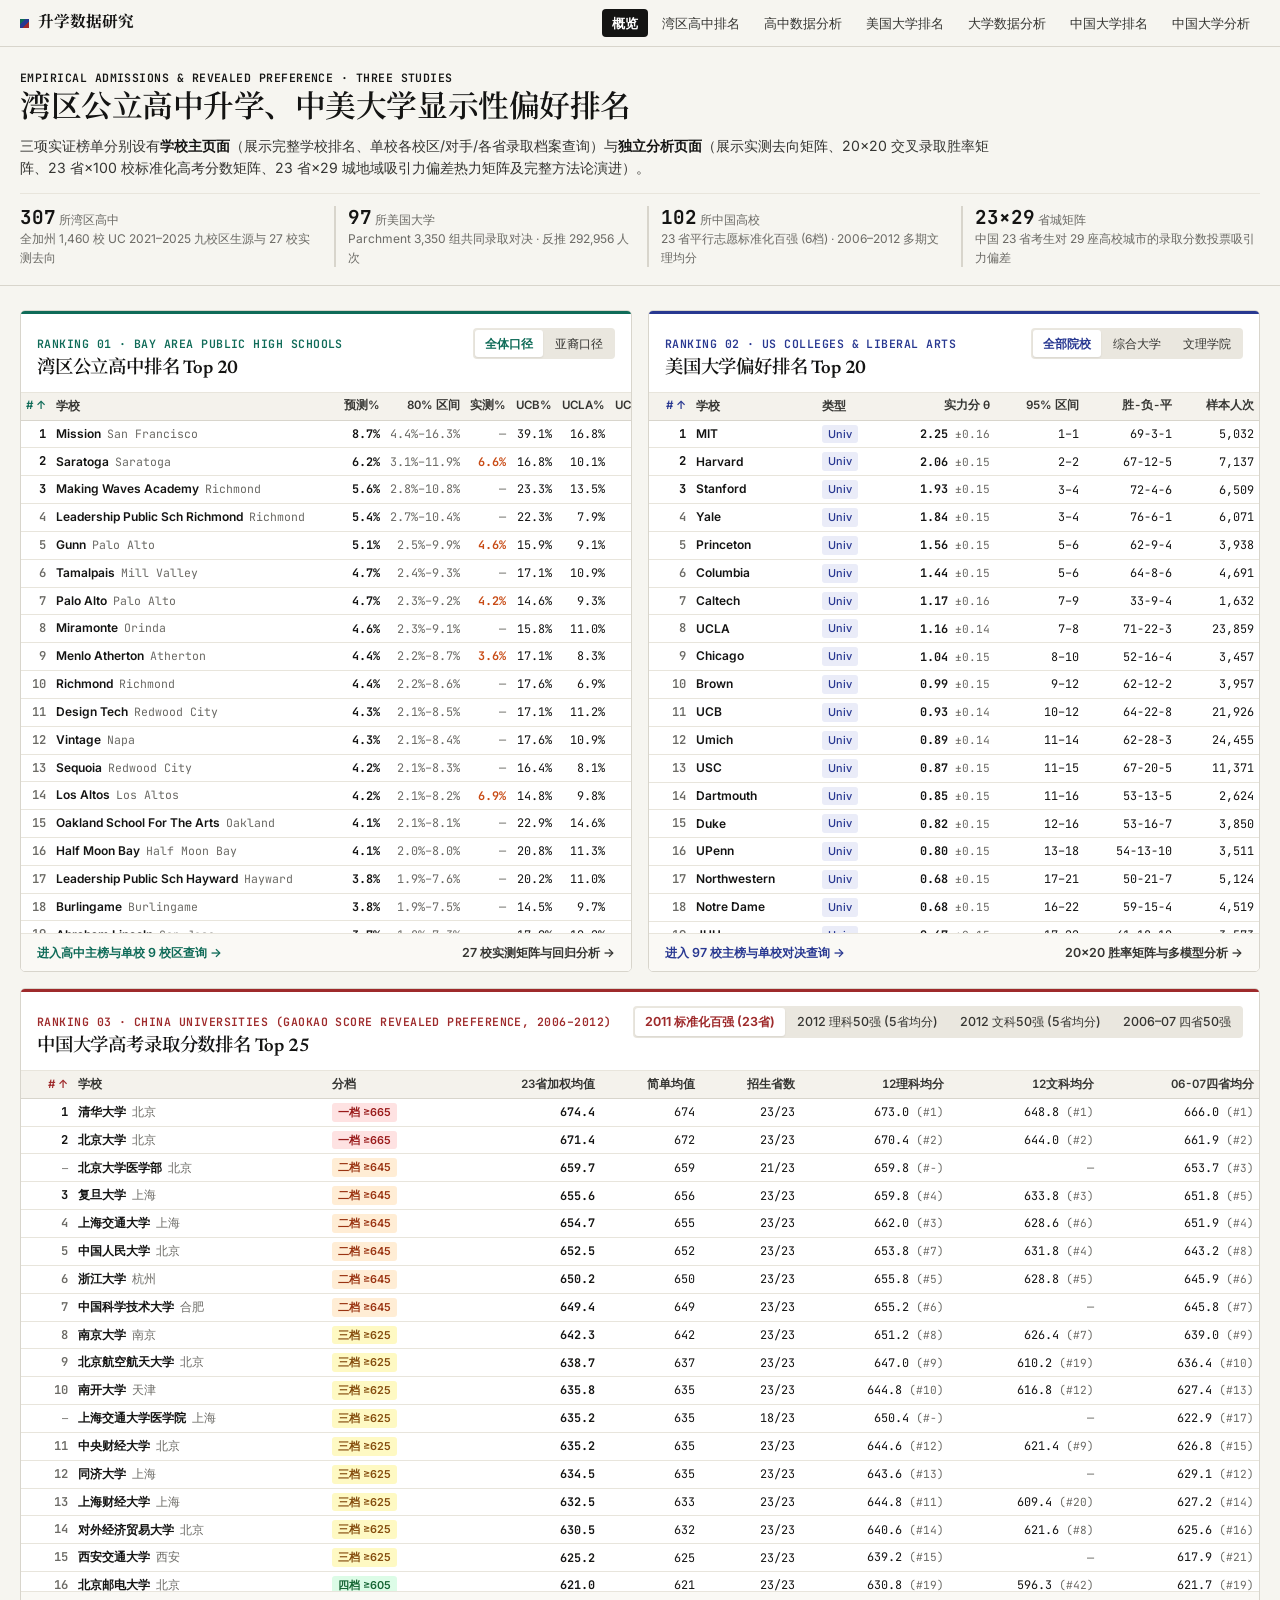
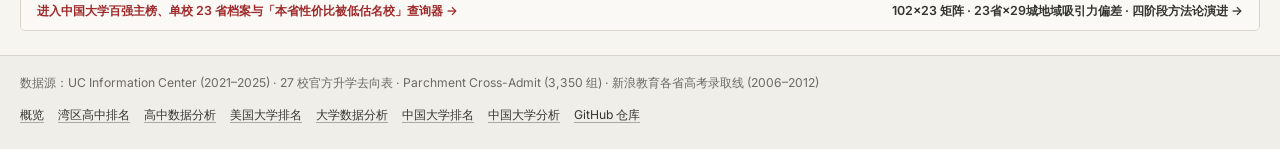
==== commit f06b9cb0: "Add China university Gaokao score rankings (2006-2012) and analysis pages" ====
--- a/docs/index.html
+++ b/docs/index.html
@@ -3,8 +3,8 @@
 <head>
 <meta charset="utf-8">
 <meta name="viewport" content="width=device-width, initial-scale=1">
-<title>升学数据研究 · 湾区公立高中 & 美国大学排名</title>
-<meta name="description" content="湾区公立高中顶尖名校升学排名与美国大学交叉录取偏好排名。">
+<title>升学数据研究 · 湾区公立高中 · 美国大学 · 中国大学排名</title>
+<meta name="description" content="湾区公立高中顶尖名校升学排名、美国大学交叉录取偏好排名与中国大学高考录取分数排名。">
 <link rel="icon" href="data:image/svg+xml,%3Csvg xmlns='http://www.w3.org/2000/svg' viewBox='0 0 64 64'%3E%3Crect width='64' height='64' rx='8' fill='%23141413'/%3E%3Cpath d='M16 46h8V30h-8zM28 46h8V18h-8zM40 46h8V25h-8z' fill='%23f6f5f0'/%3E%3C/svg%3E">
 <link rel="preconnect" href="https://fonts.googleapis.com"><link rel="preconnect" href="https://fonts.gstatic.com" crossorigin>
 <link href="https://fonts.googleapis.com/css2?family=Inter:wght@400;500;600;700&family=JetBrains+Mono:wght@400;600;700&family=Newsreader:opsz,wght@6..72,600;6..72,700&family=Noto+Serif+SC:wght@600;700&display=swap" rel="stylesheet">
@@ -19,19 +19,21 @@
     <a href="highschool-analysis.html">高中数据分析</a>
     <a href="college.html">美国大学排名</a>
     <a href="college-analysis.html">大学数据分析</a>
+    <a href="cn-college.html">中国大学排名</a>
+    <a href="cn-college-analysis.html">中国大学分析</a>
   </nav>
 </div></header>
 
 <section class="masthead">
   <div class="wrap">
-    <div class="eyebrow">EMPIRICAL ADMISSIONS &amp; REVEALED PREFERENCE</div>
-    <h1>湾区公立高中升学与美国大学偏好排名</h1>
-    <p class="lead">两项榜单分别设有<b>学校主页面</b>（展示完整学校排名、单校各校区/对手档案查询）与<b>独立分析页面</b>（展示实测去向矩阵、20×20 交叉录取胜率矩阵、多模型对比、新旧数据对比及回归校准参数）。</p>
+    <div class="eyebrow">EMPIRICAL ADMISSIONS &amp; REVEALED PREFERENCE · THREE STUDIES</div>
+    <h1>湾区公立高中升学、中美大学显示性偏好排名</h1>
+    <p class="lead">三项实证榜单分别设有<b>学校主页面</b>（展示完整学校排名、单校各校区/对手/各省录取档案查询）与<b>独立分析页面</b>（展示实测去向矩阵、20×20 交叉录取胜率矩阵、23 省×100 校标准化高考分数矩阵、23 省×29 城地域吸引力偏差热力矩阵及完整方法论演进）。</p>
     <div class="kpis">
-      <div class="kpi"><div class="n">307<span>所湾区高中</span></div><div class="l">全加州 1,460 校 UC 2021–2025 九校区生源数据</div></div>
-      <div class="kpi"><div class="n">27<span>所实测高中</span></div><div class="l">官方/公开毕业去向明细 · 6,752 条大学录取记录</div></div>
-      <div class="kpi"><div class="n">97<span>所美国大学</span></div><div class="l">综合大学 (69) 与文理学院 (28) 交叉录取偏好排名</div></div>
-      <div class="kpi"><div class="n">3,350<span>组院校对决</span></div><div class="l">Parchment 共同录取选择 · 反推 292,956 人次</div></div>
+      <div class="kpi"><div class="n">307<span>所湾区高中</span></div><div class="l">全加州 1,460 校 UC 2021–2025 九校区生源与 27 校实测去向</div></div>
+      <div class="kpi"><div class="n">97<span>所美国大学</span></div><div class="l">Parchment 3,350 组共同录取对决 · 反推 292,956 人次</div></div>
+      <div class="kpi"><div class="n">102<span>所中国高校</span></div><div class="l">23 省平行志愿标准化百强 (6档) · 2006–2012 多期文理均分</div></div>
+      <div class="kpi"><div class="n">23×29<span>省城矩阵</span></div><div class="l">中国 23 省考生对 29 座高校城市的录取分数投票吸引力偏差</div></div>
     </div>
   </div>
 </section>
@@ -76,6 +78,26 @@
         </div>
       </div>
     </div>
+
+    <div class="panel home-card" style="--c:var(--cn);--accent:var(--cn);margin-top:16px">
+      <div class="home-card-head">
+        <div>
+          <div class="eyebrow">RANKING 03 · CHINA UNIVERSITIES (GAOKAO SCORE REVEALED PREFERENCE, 2006–2012)</div>
+          <h2><a href="cn-college.html" style="color:inherit;text-decoration:none">中国大学高考录取分数排名 Top 25</a></h2>
+        </div>
+        <div class="seg" id="home-cn-tabs">
+          <button data-m="std100" class="on">2011 标准化百强 (23省)</button>
+          <button data-m="sci12">2012 理科50强 (5省均分)</button>
+          <button data-m="arts12">2012 文科50强 (5省均分)</button>
+          <button data-m="p07_4">2006–07 四省50强</button>
+        </div>
+      </div>
+      <div class="tablewrap" id="home-cn" style="max-height:520px"></div>
+      <div class="home-card-foot">
+        <a href="cn-college.html">进入中国大学百强主榜、单校 23 省档案与「本省性价比被低估名校」查询器 →</a>
+        <a href="cn-college-analysis.html" style="color:var(--ink-2)">102×23 矩阵 · 23省×29城地域吸引力偏差 · 四阶段方法论演进 →</a>
+      </div>
+    </div>
   </div>
 </section>
 
@@ -83,7 +105,11 @@
 <script>
 (async () => {
   try {
-    const [H, C] = await Promise.all([loadJSON("data/highschool.json"), loadJSON("data/college.json")]);
+    const [H, C, CN] = await Promise.all([
+      loadJSON("data/highschool.json"),
+      loadJSON("data/college.json"),
+      loadJSON("data/cn_college.json"),
+    ]);
     const shortHS = (s) => s.replace(/^The /, "").replace(/^Henry M\.? /, "").replace(/ Senior High School$| High School$| Senior High Schl$| High$| School$/, "");
 
     function renderHS(mode) {
@@ -134,6 +160,72 @@
     }
     $$("#home-col-tabs button").forEach((b) => (b.onclick = () => renderCol(b.dataset.f)));
     renderCol("all");
+
+    const tierNames = { 1: "一档 ≥665", 2: "二档 ≥645", 3: "三档 ≥625", 4: "四档 ≥605", 5: "五档 ≥585", 6: "六档 <585" };
+    const tierBadge = (t) => `<span class="tag tier${t}">${tierNames[t] || t}</span>`;
+    function renderCN(mode) {
+      let cols, rows;
+      if (mode === "std100") {
+        rows = CN.std100.slice(0, 25);
+        cols = [
+          { key: "order", label: "#", num: true, fmt: (v, r) => r.num_rank ? rankBadge(r.num_rank) : `<span class="mono muted">—</span>` },
+          { key: "school", label: "学校", cls: "name", fmt: (v, r) => `<b>${esc(v)}</b><small>${esc(r.city)}</small>` },
+          { key: "tier", label: "分档", fmt: tierBadge, hideSm: true },
+          { key: "weighted_mean", label: "23省加权均值", num: true, fmt: (v) => `<b>${fix(v, 1)}</b>` },
+          { key: "mean", label: "简单均值", num: true },
+          { key: "n_provs", label: "招生省数", num: true, fmt: (v) => `${v}/23`, hideSm: true },
+          { key: "sci12_avg", label: "12理科均分", num: true, fmt: (v, r) => v ? `${fix(v, 1)} <small>(#${r.sci12_rank})</small>` : `<span class="muted">—</span>`, hideSm: true },
+          { key: "arts12_avg", label: "12文科均分", num: true, fmt: (v, r) => v ? `${fix(v, 1)} <small>(#${r.arts12_rank})</small>` : `<span class="muted">—</span>`, hideSm: true },
+          { key: "p07_4_avg", label: "06-07四省均分", num: true, fmt: (v, r) => v ? `${fix(v, 1)} <small>(#${r.p07_4_rank})</small>` : `<span class="muted">—</span>`, hideSm: true },
+        ];
+      } else if (mode === "sci12") {
+        rows = CN.sci12.slice(0, 25);
+        cols = [
+          { key: "order", label: "#", num: true, fmt: (v, r) => r.num_rank ? rankBadge(r.num_rank) : `<span class="mono muted">—</span>` },
+          { key: "school", label: "学校", cls: "name", fmt: (v, r) => `<b>${esc(v)}</b><small>${esc(r.city)}</small>` },
+          { key: "avg_score", label: "五省理科均分", num: true, fmt: (v) => `<b>${fix(v, 1)}</b>` },
+          { key: "河南", label: "河南", num: true },
+          { key: "广东", label: "广东", num: true },
+          { key: "山东", label: "山东", num: true },
+          { key: "四川", label: "四川", num: true, hideSm: true },
+          { key: "安徽", label: "安徽", num: true, hideSm: true },
+          { key: "std11_wm", label: "11标准化分", num: true, fmt: (v, r) => v ? `${fix(v, 1)} <small>(#${r.std11_rank})</small>` : `<span class="muted">—</span>`, hideSm: true },
+        ];
+      } else if (mode === "arts12") {
+        rows = CN.arts12.slice(0, 25);
+        cols = [
+          { key: "rank", label: "#", num: true, fmt: rankBadge },
+          { key: "school", label: "学校", cls: "name", fmt: (v, r) => `<b>${esc(v)}</b><small>${esc(r.city)}</small>` },
+          { key: "avg_score", label: "五省文科均分", num: true, fmt: (v) => `<b>${fix(v, 2)}</b>` },
+          { key: "河南", label: "河南", num: true, fmt: (v) => v ?? "—" },
+          { key: "广东", label: "广东", num: true, fmt: (v) => v ?? "—" },
+          { key: "山东", label: "山东", num: true, fmt: (v) => v ?? "—" },
+          { key: "四川", label: "四川", num: true, fmt: (v) => v ?? "—", hideSm: true },
+          { key: "安徽", label: "安徽", num: true, fmt: (v) => v ?? "—", hideSm: true },
+          { key: "sci12_avg", label: "12理科均分", num: true, fmt: (v, r) => v ? `${fix(v, 1)} <small>(#${r.sci12_rank})</small>` : `<span class="muted">—</span>`, hideSm: true },
+        ];
+      } else {
+        rows = CN.p07_4.slice(0, 25);
+        cols = [
+          { key: "rank", label: "#", num: true, fmt: rankBadge },
+          { key: "school", label: "学校", cls: "name", fmt: (v, r) => `<b>${esc(v)}</b><small>${esc(r.city)}</small>` },
+          { key: "avg_score", label: "四省两年均分", num: true, fmt: (v) => `<b>${fix(v, 1)}</b>` },
+          { key: "avg_rank", label: "平均名次", num: true, fmt: (v) => fix(v, 2) },
+          { key: "江苏07", label: "江苏07", num: true, hideSm: true },
+          { key: "河北07", label: "河北07", num: true, hideSm: true },
+          { key: "湖北07", label: "湖北07", num: true, hideSm: true },
+          { key: "广东07", label: "广东07", num: true, hideSm: true },
+          { key: "广东06", label: "广东06(换算)", num: true, hideSm: true },
+        ];
+      }
+      makeTable($("#home-cn"), cols, rows, {
+        sortKey: cols[0].key, asc: true, dense: true,
+        onRowClick: (r) => { location.href = `cn-college.html?school=${encodeURIComponent(r.school)}`; },
+      });
+      $$("#home-cn-tabs button").forEach((b) => b.classList.toggle("on", b.dataset.m === mode));
+    }
+    $$("#home-cn-tabs button").forEach((b) => (b.onclick = () => renderCN(b.dataset.m)));
+    renderCN("std100");
   } catch (e) { console.error(e); }
 })();
 </script>
--- a/docs/assets/style.css
+++ b/docs/assets/style.css
@@ -16,6 +16,9 @@
   --col: #283891;
   --col-2: #4355b8;
   --col-soft: #eaecf8;
+  --cn: #9e2a2b;
+  --cn-2: #b83a3b;
+  --cn-soft: #f9ecec;
   --truth: #c84b15;
   --truth-soft: #fbece5;
   --pri: #78358a;
@@ -31,6 +34,7 @@
 }
 body.hs  { --accent: var(--hs);  --accent-2: var(--hs-2);  --accent-soft: var(--hs-soft); }
 body.col { --accent: var(--col); --accent-2: var(--col-2); --accent-soft: var(--col-soft); }
+body.cn  { --accent: var(--cn);  --accent-2: var(--cn-2);  --accent-soft: var(--cn-soft); }
 
 * { box-sizing: border-box; }
 html { scroll-behavior: smooth; scroll-padding-top: 90px; -webkit-text-size-adjust: 100%; }
@@ -101,7 +105,7 @@
   background: var(--accent);
   display: inline-block;
 }
-body.home .brand::before { background: linear-gradient(135deg, var(--hs) 50%, var(--col) 50%); }
+body.home .brand::before { background: linear-gradient(135deg, var(--hs) 33%, var(--col) 33%, var(--col) 66%, var(--cn) 66%); }
 .topnav { display: flex; gap: 4px; margin-left: auto; align-items: center; }
 .topnav a {
   color: var(--ink-2);
@@ -370,6 +374,12 @@
 .tag.pub { background: var(--hs-soft); color: var(--hs); }
 .tag.lac { background: #faefe0; color: #8c510a; }
 .tag.uni { background: var(--col-soft); color: var(--col); }
+.tag.tier1 { background: #fee2e2; color: #991b1b; font-weight: 600; }
+.tag.tier2 { background: #ffedd5; color: #9a3412; font-weight: 600; }
+.tag.tier3 { background: #fef9c3; color: #854d0e; font-weight: 600; }
+.tag.tier4 { background: #dcfce7; color: #166534; font-weight: 600; }
+.tag.tier5 { background: #d1fae5; color: #065f46; font-weight: 600; }
+.tag.tier6 { background: #e0f2fe; color: #075985; font-weight: 600; }
 .up { color: #117a43; font-size: .78em; }
 .down { color: #b83227; font-size: .78em; }
 .truth { color: var(--truth); font-weight: 650; }
